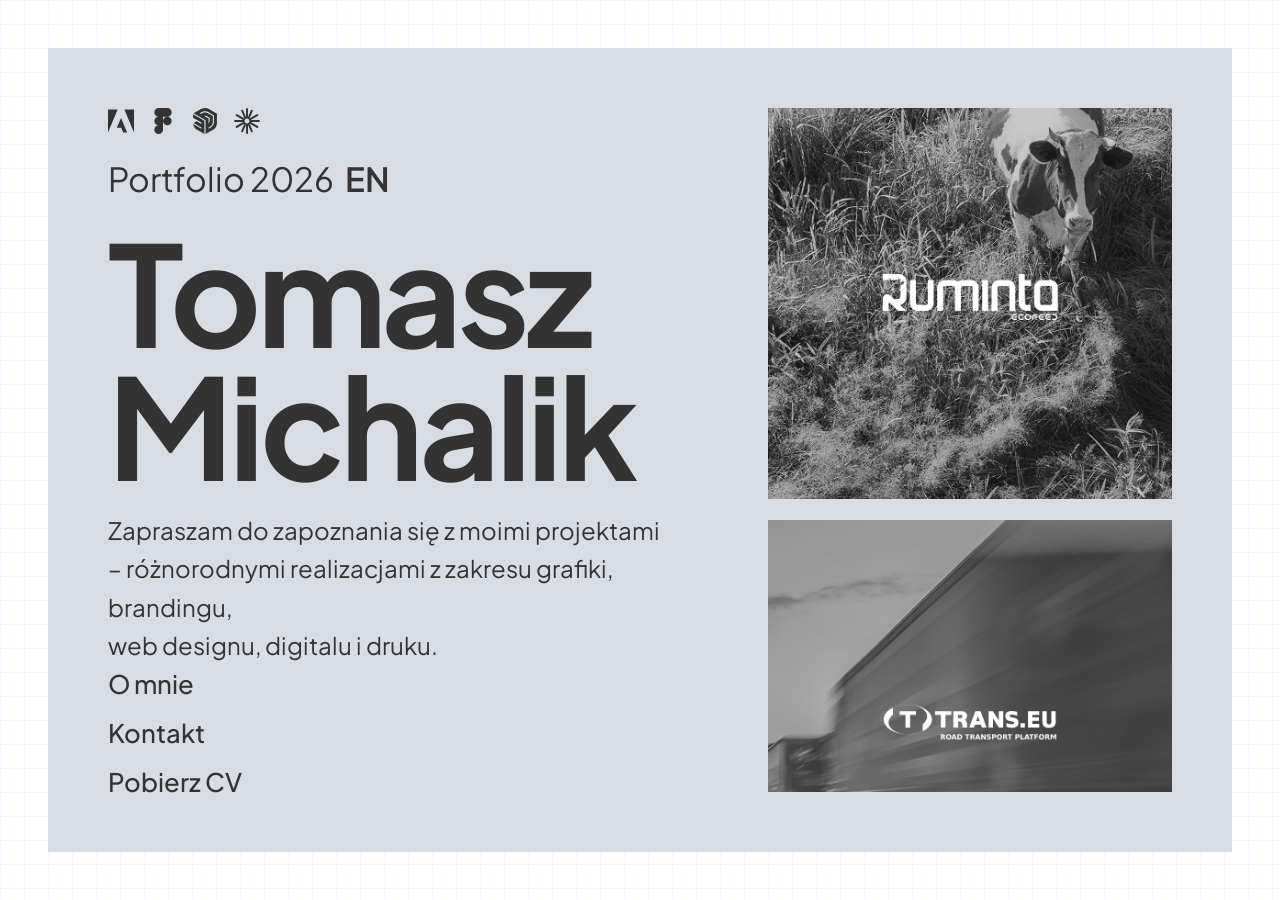
==== index.html @ 802dff2e "Nowy projekt: eneon (identyfikacja + strona www) - Układ galerii jak salon masażu (3 małe kafle + du" ====
<!DOCTYPE html>
<html lang="pl">
<head>
  <meta charset="utf-8">
  <meta name="viewport" content="width=device-width, initial-scale=1">
  <title>Tomasz Michalik — Portfolio 2026</title>
  <meta name="description" content="Portfolio 2026 — Tomasz Michalik, projektant UI / UX. Wybrane prace, podejście i kontakt.">
  <link rel="icon" href="favicon.svg" type="image/svg+xml">
  <link rel="preconnect" href="https://fonts.googleapis.com">
  <link rel="preconnect" href="https://fonts.gstatic.com" crossorigin>
  <link href="https://fonts.googleapis.com/css2?family=Plus+Jakarta+Sans:wght@300;400;500;600;700;800&display=swap" rel="stylesheet">
  <link rel="stylesheet" href="css/styles.css">
</head>
<body class="home">

  <main class="home-frame">

    <!-- LEWA KOLUMNA: hero -->
    <section class="hero-left">
      <div class="hero-top">
        <div class="hero-tools" aria-label="Narzędzia">
          <svg viewBox="0 0 24 24" fill="currentColor" role="img" aria-label="Adobe"><path d="M13.97 22.62l-1.69-4.28H8.12l3.9-9.14 5.66 13.42zM8.88 1.38H0v21.24L8.88 1.38zM24 1.38h-8.88L24 22.62V1.38z"/></svg>
          <svg viewBox="0 0 24 24" fill="currentColor" role="img" aria-label="Figma"><path d="M12 12a4 4 0 1 1 8 0 4 4 0 0 1-8 0zM8 24a4 4 0 0 0 4-4v-4H8a4 4 0 1 0 0 8zM4 12a4 4 0 0 1 4-4h4v8H8a4 4 0 0 1-4-4zM4 4a4 4 0 0 1 4-4h4v8H8a4 4 0 0 1-4-4zM12 0h4a4 4 0 1 1 0 8h-4V0z"/></svg>
          <svg viewBox="0 0 24 24" fill="currentColor" role="img" aria-label="SketchUp"><path d="M.968 9.027l7.717 4.428-.006 1.32-4.39-2.518-2.763 1.57 7.148 4.12.005 1.27-7.658-4.405c.02.516.488 2.106 1.383 3.337.91 1.247 1.946 1.776 1.946 1.776L11.428 24V11.849L.975 5.846zm22.064-3.8L15.22.723S13.982 0 12.008 0C9.952 0 8.76.746 8.76.746l-7.236 4.14 11.009 6.328V24l7.245-4.136s1.295-.715 2.279-2.414c.867-1.496.975-2.943.975-2.943zM11.251 7.308s1.615-.298 2.98.49l2.171 1.25s.003 1.097.003 2.736c0 1.313-1.112 2.674-1.112 2.674l.002-4.816zm6.402 10.562l-2.358 1.353v-1.269l1.835-1.05c1.748-1.26 2.037-3.117 2.037-3.761l-.007-5.705-5.006-2.881s-.76-.499-2.129-.499c-1.367 0-2.113.461-2.113.461L8.154 5.53l-1.11-.641L9.473 3.5s.95-.527 2.544-.527c1.462 0 2.6.571 2.6.571L20.27 6.81l-.007 6.226c.04.957-.406 3.296-2.61 4.835z"/></svg>
          <svg viewBox="0 0 24 24" role="img" aria-label="Claude"><g stroke="currentColor" stroke-width="1.8" stroke-linecap="round"><line x1="15" y1="12" x2="23" y2="12"/><line x1="14.6" y1="13.5" x2="21.5" y2="17.5"/><line x1="13.5" y1="14.6" x2="16.5" y2="21.5"/><line x1="12" y1="15" x2="12" y2="23"/><line x1="10.5" y1="14.6" x2="7.5" y2="21.5"/><line x1="9.4" y1="13.5" x2="2.5" y2="17.5"/><line x1="9" y1="12" x2="1" y2="12"/><line x1="9.4" y1="10.5" x2="2.5" y2="6.5"/><line x1="10.5" y1="9.4" x2="7.5" y2="2.5"/><line x1="12" y1="9" x2="12" y2="1"/><line x1="13.5" y1="9.4" x2="16.5" y2="2.5"/><line x1="14.6" y1="10.5" x2="21.5" y2="6.5"/></g></svg>
        </div>
        <a class="hero-eyebrow hero-lang" href="index-en.html" aria-label="Switch to English version">Portfolio 2026 <span class="lang">EN</span></a>
        <h1 class="hero-name">Tomasz<br>Michalik</h1>
        <p class="hero-role">Zapraszam do zapoznania się z moimi projektami<br>– różnorodnymi realizacjami z zakresu grafiki, brandingu,<br>web designu, digitalu i druku.</p>
      </div>
      <nav class="hero-nav" aria-label="Nawigacja">
        <a href="o-mnie.html">O mnie</a>
        <a href="kontakt.html">Kontakt</a>
        <a href="assets/CV%20Tomasz%20Michalik.pdf" download="CV Tomasz Michalik.pdf">Pobierz CV</a>
      </nav>
    </section>

    <!-- PRAWA KOLUMNA: pionowa galeria prac (scroll wewnątrz kolumny) -->
    <aside class="hero-gallery" aria-label="Wybrane prace">
      <a class="work" href="praca.html?id=1">
        <img src="images/ruminta/miniatura.jpg" alt="ruminta" loading="lazy">
        <div class="work__info"><h3>ruminta</h3><p>Identyfikacja wizualna</p><span class="work__cta">Zobacz więcej <span class="arrow">→</span></span></div>
      </a>
      <a class="work" href="praca.html?id=2">
        <img src="images/trans/miniatura.jpg" alt="trans" loading="lazy">
        <div class="work__info"><h3>trans</h3><p>Materiały targowe i DTP</p><span class="work__cta">Zobacz więcej <span class="arrow">→</span></span></div>
      </a>
      <a class="work" href="praca.html?id=3">
        <img src="images/pitd/miniatura.jpg" alt="PITD" loading="lazy">
        <div class="work__info"><h3>PITD</h3><p>Raporty i publikacje</p><span class="work__cta">Zobacz więcej <span class="arrow">→</span></span></div>
      </a>
      <a class="work" href="praca.html?id=7">
        <img src="images/malamut/miniatura.jpg" alt="malamut" loading="lazy">
        <div class="work__info"><h3>malamut</h3><p>Social media i film AI</p><span class="work__cta">Zobacz więcej <span class="arrow">→</span></span></div>
      </a>
      <a class="work" href="praca.html?id=8">
        <img src="images/salon-masazu/miniatura.jpg" alt="salon masażu" loading="lazy">
        <div class="work__info"><h3>salon masażu</h3><p>Nowy projekt</p><span class="work__cta">Zobacz więcej <span class="arrow">→</span></span></div>
      </a>
      <a class="work" href="praca.html?id=9">
        <img src="images/eneon/miniatura.jpg" alt="eneon" loading="lazy">
        <div class="work__info"><h3>eneon</h3><p>Nowy projekt</p><span class="work__cta">Zobacz więcej <span class="arrow">→</span></span></div>
      </a>
      <a class="work" href="praca.html?id=5">
        <img src="images/vetamina/miniatura.jpg" alt="VetAnima" loading="lazy">
        <div class="work__info"><h3>VetAnima</h3><p>Identyfikacja i opakowania</p><span class="work__cta">Zobacz więcej <span class="arrow">→</span></span></div>
      </a>
      <a class="work" href="praca.html?id=6">
        <img src="images/logo/miniatura.jpg" alt="Logotypy" loading="lazy">
        <div class="work__info"><h3>Logotypy</h3><p>Projektowanie logo</p><span class="work__cta">Zobacz więcej <span class="arrow">→</span></span></div>
      </a>
      <a class="work" href="https://portfolio-tomasz-michalik-2026.vercel.app/" target="_blank" rel="noopener">
        <img src="images/ux.jpg" alt="UI / UX Design" loading="lazy">
        <div class="work__info"><h3>UI / UX Design</h3><p>Portfolio produktowe</p><span class="work__cta">Zobacz portfolio <span class="arrow">→</span></span></div>
      </a>
    </aside>

  </main>

  <script src="js/main.js"></script>
</body>
</html>
---- css/styles.css ----
/* =========================================================================
   Portfolio Tomasz Michalik — style współdzielone
   Minimalizm czarno-biały, dużo whitespace'u, sans-serif.
   Wszystkie kolory jako zmienne CSS → łatwa zmiana motywu / dark mode później.
   ========================================================================= */

:root {
  --bg:        #ffffff;
  --bg-soft:   #f5f5f4;
  --fg:        #333333;
  --muted:     #6b6b6b;
  --line:      #e6e6e4;
  --card:      #f7f7f6;
  --accent:    #333333;
  --accent-fg: #ffffff;

  --green:     #D7DCE5;   /* kolor tła panelu strony głównej (dawniej zielony) */
  --frame:     48px;      /* ramka dookoła hero */

  --maxw: 1180px;
  --gutter: clamp(20px, 5vw, 64px);
  --radius: 0px;   /* surowy charakter — bez zaokrągleń */

  --font-body: "Plus Jakarta Sans", system-ui, -apple-system, "Segoe UI", Roboto, sans-serif;
  --font-head: "Plus Jakarta Sans", var(--font-body);

  --ease: cubic-bezier(0.22, 1, 0.36, 1);
  --dur: 0.6s;
}

/* ----- reset ----- */
*, *::before, *::after { box-sizing: border-box; margin: 0; padding: 0; }
html { scroll-behavior: smooth; -webkit-text-size-adjust: 100%; }
body {
  font-family: var(--font-body);
  background: var(--bg);
  color: var(--fg);
  line-height: 1.6;
  font-size: 17px;
  -webkit-font-smoothing: antialiased;
  text-rendering: optimizeLegibility;
}
img { max-width: 100%; display: block; }
a { color: inherit; text-decoration: none; }
ul { list-style: none; }
button { font: inherit; cursor: pointer; border: none; background: none; color: inherit; }

/* ----- layout ----- */
.wrap { width: 100%; max-width: var(--maxw); margin-inline: auto; padding-inline: var(--gutter); }
section { padding-block: clamp(64px, 12vh, 140px); }
.eyebrow {
  font-size: 13px; letter-spacing: 0.18em; text-transform: uppercase;
  color: var(--muted); font-weight: 600;
}

/* ----- typografia ----- */
h1, h2, h3 { font-family: var(--font-head); font-weight: 600; line-height: 1.05; letter-spacing: -0.02em; }
h1 { font-size: clamp(2.6rem, 9vw, 6.2rem); }
h2 { font-size: clamp(1.9rem, 4.5vw, 3.2rem); }
h3 { font-size: clamp(1.2rem, 2.4vw, 1.6rem); }
.lead { font-size: clamp(1.05rem, 2.2vw, 1.35rem); color: var(--muted); max-width: 56ch; }

/* =========================================================================
   Nawigacja (sticky, przezroczysta → tło + cień po przewinięciu)
   ========================================================================= */
.nav {
  position: fixed; inset: 0 0 auto 0; z-index: 100;
  display: flex; align-items: center; justify-content: space-between;
  padding: 18px var(--gutter);
  transition: background var(--dur) var(--ease), box-shadow var(--dur) var(--ease), padding var(--dur) var(--ease);
}
.nav.scrolled {
  background: color-mix(in srgb, var(--bg) 82%, transparent);
  backdrop-filter: saturate(180%) blur(12px);
  box-shadow: 0 1px 0 var(--line);
  padding-block: 12px;
}
.nav__brand { font-family: var(--font-head); font-weight: 600; font-size: 1.05rem; letter-spacing: -0.01em; }
.nav__brand span { color: var(--muted); }
.nav__links { display: flex; gap: 28px; align-items: center; }
.nav__links a {
  position: relative; font-size: 0.96rem; color: var(--muted);
  transition: color 0.25s var(--ease);
}
.nav__links a::after {
  content: ""; position: absolute; left: 0; bottom: -6px; height: 2px; width: 0;
  background: var(--fg); transition: width 0.3s var(--ease);
}
.nav__links a:hover { color: var(--fg); }
.nav__links a:hover::after { width: 100%; }
.nav__links a.active { color: var(--fg); }
.nav__links a.active::after { width: 100%; }

.nav__toggle { display: none; width: 28px; height: 22px; position: relative; }
.nav__toggle span {
  position: absolute; left: 0; height: 2px; width: 100%; background: var(--fg);
  transition: transform 0.3s var(--ease), opacity 0.3s var(--ease);
}
.nav__toggle span:nth-child(1) { top: 2px; }
.nav__toggle span:nth-child(2) { top: 10px; }
.nav__toggle span:nth-child(3) { top: 18px; }
.nav.open .nav__toggle span:nth-child(1) { transform: translateY(8px) rotate(45deg); }
.nav.open .nav__toggle span:nth-child(2) { opacity: 0; }
.nav.open .nav__toggle span:nth-child(3) { transform: translateY(-8px) rotate(-45deg); }

/* =========================================================================
   Przyciski
   ========================================================================= */
.btn {
  display: inline-flex; align-items: center; gap: 10px;
  padding: 14px 26px;
  font-weight: 500; font-size: 0.98rem;
  background: var(--accent); color: var(--accent-fg);
  transition: transform 0.3s var(--ease), box-shadow 0.3s var(--ease), opacity 0.3s var(--ease);
}
.btn:hover { transform: translateY(-2px); box-shadow: 0 12px 30px -12px var(--accent); }
.btn:active { transform: translateY(0); }
.btn .arrow { transition: transform 0.3s var(--ease); }
.btn:hover .arrow { transform: translateX(4px); }
.btn--ghost { background: transparent; color: var(--fg); border: 1px solid var(--line); }
.btn--ghost:hover { background: var(--bg-soft); box-shadow: none; }

/* =========================================================================
   Hero (Start) — kaskadowe wejście elementów
   ========================================================================= */
.hero { min-height: 100svh; display: flex; align-items: center; padding-top: 80px; }
.hero__inner { display: flex; flex-direction: column; gap: 22px; }
.hero h1 { margin-top: 6px; }
.hero__title-2 { color: var(--muted); }
.hero__cta { margin-top: 14px; display: flex; gap: 14px; flex-wrap: wrap; }

/* wejście */
.fade-up { opacity: 0; transform: translateY(26px); animation: fadeUp 0.9s var(--ease) forwards; }
.fade-up.d1 { animation-delay: 0.05s; }
.fade-up.d2 { animation-delay: 0.18s; }
.fade-up.d3 { animation-delay: 0.31s; }
.fade-up.d4 { animation-delay: 0.44s; }
.fade-up.d5 { animation-delay: 0.57s; }
@keyframes fadeUp { to { opacity: 1; transform: none; } }

/* =========================================================================
   Scroll-reveal (IntersectionObserver dodaje .is-visible)
   ========================================================================= */
.reveal { opacity: 0; transform: translateY(32px); transition: opacity 0.8s var(--ease), transform 0.8s var(--ease); }
.reveal.is-visible { opacity: 1; transform: none; }
.reveal.d1 { transition-delay: 0.08s; }
.reveal.d2 { transition-delay: 0.16s; }
.reveal.d3 { transition-delay: 0.24s; }
.reveal.d4 { transition-delay: 0.32s; }

/* nagłówek sekcji */
.section-head { display: flex; flex-direction: column; gap: 14px; margin-bottom: clamp(32px, 6vh, 64px); max-width: 70ch; }

/* =========================================================================
   Siatka projektów + karty
   ========================================================================= */
.grid {
  display: grid; gap: clamp(16px, 2.5vw, 28px);
  grid-template-columns: repeat(auto-fill, minmax(min(100%, 320px), 1fr));
}
.card {
  position: relative; overflow: hidden; border-radius: var(--radius);
  background: var(--card); border: 1px solid var(--line);
  aspect-ratio: 4 / 3; cursor: pointer;
  transition: transform 0.4s var(--ease), box-shadow 0.4s var(--ease);
}
.card:hover { transform: translateY(-6px); box-shadow: 0 24px 50px -24px rgba(0,0,0,0.28); }
.card__media { width: 100%; height: 100%; }
.card__media img { width: 100%; height: 100%; object-fit: cover; transition: transform 0.7s var(--ease); }
.card:hover .card__media img { transform: scale(1.06); }
.card__overlay {
  position: absolute; inset: auto 0 0 0; padding: 20px;
  display: flex; align-items: flex-end; justify-content: space-between; gap: 12px;
  background: linear-gradient(to top, rgba(0,0,0,0.62), transparent);
  color: #fff; transform: translateY(8px); opacity: 0;
  transition: opacity 0.4s var(--ease), transform 0.4s var(--ease);
}
.card:hover .card__overlay { opacity: 1; transform: none; }
.card__title { font-family: var(--font-head); font-weight: 600; font-size: 1.1rem; }
.card__tag { font-size: 0.82rem; opacity: 0.8; }
.card__plus {
  width: 38px; height: 38px; border-radius: 50%; flex: none;
  display: grid; place-items: center; background: rgba(255,255,255,0.16);
  border: 1px solid rgba(255,255,255,0.4);
}

/* =========================================================================
   Lightbox
   ========================================================================= */
.lightbox {
  position: fixed; inset: 0; z-index: 200; display: grid; place-items: center;
  padding: clamp(16px, 5vw, 60px);
  background: rgba(10,10,10,0.92); backdrop-filter: blur(6px);
  opacity: 0; visibility: hidden; transition: opacity 0.35s var(--ease), visibility 0.35s;
}
.lightbox.open { opacity: 1; visibility: visible; }
.lightbox__img {
  max-width: 100%; max-height: 82vh; border-radius: 10px;
  transform: scale(0.94); transition: transform 0.35s var(--ease);
  box-shadow: 0 30px 80px -20px rgba(0,0,0,0.6);
}
.lightbox.open .lightbox__img { transform: scale(1); }
.lightbox__caption { position: absolute; bottom: 26px; left: 0; right: 0; text-align: center; color: #fff; opacity: 0.85; font-size: 0.95rem; }
.lightbox__btn {
  position: absolute; top: 50%; transform: translateY(-50%);
  width: 52px; height: 52px; border-radius: 50%;
  display: grid; place-items: center; color: #fff;
  background: rgba(255,255,255,0.1); border: 1px solid rgba(255,255,255,0.25);
  transition: background 0.25s var(--ease), transform 0.25s var(--ease);
}
.lightbox__btn:hover { background: rgba(255,255,255,0.22); }
.lightbox__prev { left: clamp(10px, 3vw, 32px); }
.lightbox__next { right: clamp(10px, 3vw, 32px); }
.lightbox__close { top: clamp(16px, 4vw, 32px); right: clamp(16px, 4vw, 32px); transform: none; }
.lightbox__close:hover { transform: rotate(90deg); }
@media (max-width: 640px) {
  .lightbox__prev { left: 8px; } .lightbox__next { right: 8px; }
  .lightbox__btn { width: 44px; height: 44px; }
}

/* =========================================================================
   O mnie
   ========================================================================= */

/* =========================================================================
   Kontakt
   ========================================================================= */
.contact__big { font-family: var(--font-head); font-weight: 600; font-size: clamp(2rem, 7vw, 4.2rem); letter-spacing: -0.02em; overflow-wrap: anywhere; }
.contact__big a { background: linear-gradient(var(--fg), var(--fg)) left bottom / 0% 2px no-repeat; transition: background-size 0.4s var(--ease); }
.contact__big a:hover { background-size: 100% 2px; }
.socials { display: grid; grid-template-columns: repeat(auto-fit, minmax(220px, 1fr)); gap: 16px; margin-top: 48px; }
.social-card {
  display: flex; align-items: center; justify-content: space-between;
  padding: 22px 24px; border-radius: var(--radius);
  border: 1px solid var(--line); background: var(--bg-soft);
  transition: transform 0.3s var(--ease), background 0.3s var(--ease);
}
.social-card:hover { transform: translateY(-4px); background: var(--card); }
.social-card .arrow { transition: transform 0.3s var(--ease); color: var(--muted); }
.social-card:hover .arrow { transform: translate(3px, -3px); color: var(--fg); }

/* =========================================================================
   Stopka
   ========================================================================= */
.footer {
  border-top: 1px solid var(--line);
  padding-block: 48px;
  display: flex; flex-wrap: wrap; gap: 18px; align-items: center; justify-content: space-between;
  color: var(--muted); font-size: 0.92rem;
}
.footer__links { display: flex; gap: 22px; flex-wrap: wrap; }
.footer__links a { transition: color 0.25s var(--ease); }
.footer__links a:hover { color: var(--fg); }

/* =========================================================================
   Responsywność nawigacji (menu mobilne)
   ========================================================================= */
@media (max-width: 720px) {
  .nav__toggle { display: block; z-index: 110; }
  .nav__links {
    position: fixed; inset: 0; flex-direction: column; justify-content: center;
    gap: 26px; background: var(--bg); font-size: 1.4rem;
    transform: translateY(-100%); transition: transform 0.45s var(--ease);
  }
  .nav__links a { color: var(--fg); }
  .nav.open .nav__links { transform: none; }
  .hero { min-height: 92svh; }
}

/* =========================================================================
   STRONA GŁÓWNA — hero pełnoekranowy (zielone tło, ramka 48px,
   lewa kolumna + przewijana pionowa galeria prac)
   ========================================================================= */
body.home {
  background: var(--bg);     /* biały — tworzy ramkę dookoła panelu */
  height: 100svh;
  overflow: hidden;          /* brak scrolla całej strony — tylko galeria scrolluje */
  padding: var(--frame);     /* biały margines 48px z każdej strony */
}
.home-frame {
  height: 100%;
  background: var(--green);  /* zielony panel wewnątrz białej ramki */
  display: grid;
  grid-template-columns: 1fr clamp(340px, 38%, 560px);
  grid-template-rows: minmax(0, 1fr);   /* wiersz wypełnia panel → nav na dole, galeria scrolluje */
  gap: clamp(24px, 3vw, 56px);
  padding: 60px;            /* 60px od narożnika do treści */
}

/* lewa kolumna — blok tekstu u góry, nawigacja na dole */
.hero-left {
  padding: 0;                /* nadpisz globalny section { padding-block } */
  height: 100%; min-height: 0;
  display: grid; grid-template-rows: 1fr auto;   /* tekst u góry, nawigacja w dolnym wierszu */
  color: var(--fg);
  opacity: 0; transform: translateY(20px);
  animation: fadeUp 0.9s var(--ease) 0.05s forwards;
}
.hero-top { align-self: start; }
.hero-tools { display: flex; align-items: center; gap: 16px; margin-bottom: 18px; color: var(--fg); }
.hero-tools svg { width: 26px; height: 26px; display: block; }
.hero-eyebrow { font-size: clamp(22px, 2.6vw, 40px); font-weight: 400; letter-spacing: -0.005em; }
.hero-lang { display: inline-flex; align-items: baseline; gap: 0.35em; width: max-content; position: relative; padding-bottom: 6px; }
.hero-lang::after {
  content: ""; position: absolute; left: 0; bottom: 0; height: 2px; width: 0;
  background: var(--fg); transition: width 0.3s var(--ease);
}
.hero-lang:hover::after { width: 100%; }
.hero-lang .lang { font-size: 1em; font-weight: 600; }
.hero-name {
  font-family: var(--font-head); font-weight: 700;
  font-size: clamp(3.4rem, 11vw, 140px); line-height: 0.95; letter-spacing: -0.03em;
  margin: 0.1em 0 0.14em;
}
.hero-role { font-size: 24px; font-weight: 400; }
.hero-nav { display: flex; flex-direction: column; gap: 6px; align-self: end; }
.hero-nav a {
  width: max-content; font-size: clamp(1.2rem, 2.2vw, 1.6rem); font-weight: 500;
  position: relative; padding-bottom: 2px;
}
.hero-nav a::after {
  content: ""; position: absolute; left: 0; bottom: 0; height: 2px; width: 0;
  background: var(--fg); transition: width 0.3s var(--ease);
}
.hero-nav a:hover::after { width: 100%; }

/* prawa kolumna — galeria */
.hero-gallery {
  height: 100%; overflow-y: auto; overflow-x: hidden;
  display: flex; flex-direction: column; gap: clamp(14px, 1.6vw, 22px);
  scroll-behavior: smooth;
  scrollbar-width: none;            /* ukryj windę (Firefox) */
  -ms-overflow-style: none;
  opacity: 0; transform: translateY(20px);
  animation: fadeUp 0.9s var(--ease) 0.2s forwards;
}
.hero-gallery::-webkit-scrollbar { display: none; }   /* ukryj windę (WebKit) */

.work {
  display: block; position: relative; flex: none; cursor: pointer;
  color: inherit; text-decoration: none;
  overflow: hidden; background: rgba(0,0,0,0.08);
  transition: transform 0.4s var(--ease), box-shadow 0.4s var(--ease);
}
.work img {
  width: 100%; height: auto; display: block;
  filter: grayscale(1) contrast(1.02);
  transition: filter 0.5s var(--ease), transform 0.6s var(--ease);
}
.work:hover { transform: translateY(-3px); box-shadow: 0 22px 44px -22px rgba(0,0,0,0.45); }
.work:hover img { filter: grayscale(0); transform: scale(1.03); }
.work:focus-visible { outline: 3px solid var(--fg); outline-offset: 3px; }

.work__info {
  position: absolute; inset: auto 0 0 0; padding: 18px 20px;
  background: linear-gradient(to top, rgba(0,0,0,0.7), transparent);
  color: #fff; opacity: 0; transform: translateY(10px);
  transition: opacity 0.4s var(--ease), transform 0.4s var(--ease);
}
.work:hover .work__info, .work:focus-visible .work__info { opacity: 1; transform: none; }
.work__info h3, .work__info p { display: none; }   /* na hoverze tylko przycisk */
.work__cta {
  display: inline-flex; align-items: center; gap: 8px;
  padding: 9px 16px; background: #fff; color: #333333;
  font-size: 0.85rem; font-weight: 700; letter-spacing: 0.01em;
}
.work__cta .arrow { transition: transform 0.3s var(--ease); }
.work:hover .work__cta .arrow { transform: translateX(4px); }

/* responsywność: na mniejszych ekranach strona staje się przewijalna */
@media (max-width: 860px) {
  body.home { height: auto; overflow: auto; padding: 16px; }
  .home-frame { height: auto; min-height: calc(100svh - 32px); grid-template-columns: 1fr; grid-template-rows: auto auto; padding: 28px; gap: 36px; }
  .hero-left { height: auto; display: block; }
  .hero-nav { margin-top: 40px; }
  .hero-gallery { height: auto; overflow: visible; padding-right: 0; }
  /* brak hovera na dotyku → prace od razu w kolorze, opis i przycisk widoczne */
  .work img { filter: none; }
  .work__info { opacity: 1; transform: none; }
}

/* =========================================================================
   Podstrona projektu (praca.html)
   ========================================================================= */
/* Układ: zielony panel nawigacji (lewa) + przewijana treść (prawa) */
body.project, body.about { background: var(--bg); height: 100svh; overflow: hidden; padding: var(--frame); }

/* Delikatna siatka (papier milimetrowy) w białej ramie / tle — jaśniejsza, 24px */
/* Siatka pojawia sie TYLKO pod kursorem (tlo zostaje biale) */
body.home, body.project, body.about {
  background-image:
    radial-gradient(#F0F5FF 1px, transparent 1.6px),
    linear-gradient(#F0F5FF 1px, transparent 1px),
    linear-gradient(90deg, #F0F5FF 1px, transparent 1px);
  background-size: 24px 24px;
  background-position: -11.5px -11.5px, 0 0, 0 0;
}
.home-frame, .project-frame { position: relative; z-index: 1; }
.project-frame {
  height: 100%; overflow: hidden;
  display: grid; grid-template-columns: clamp(340px, 33%, 520px) 1fr;
  grid-template-rows: minmax(0, 1fr); gap: clamp(20px, 2.5vw, 48px);
}
.project-side {
  background: var(--green); color: var(--fg);
  padding: clamp(32px, 2.6vw, 48px);
  display: flex; flex-direction: column; min-height: 0; overflow: hidden;
}
.ps-projnav { display: flex; gap: 10px; margin-bottom: 22px; }
.ps-home { font-size: clamp(16px, 1.5vw, 22px); font-weight: 500; position: relative; width: max-content; padding-bottom: 3px; }
.ps-home::after { content: ""; position: absolute; left: 0; bottom: 0; height: 2px; width: 0; background: var(--fg); transition: width 0.3s var(--ease); }
.ps-home:hover::after { width: 100%; }
.ps-title { font-family: var(--font-head); font-weight: 700; font-size: clamp(1.9rem, 3vw, 3rem); line-height: 0.98; letter-spacing: -0.02em; margin: 0.5em 0 0.4em; }
.ps-desc { font-size: clamp(0.95rem, 1.1vw, 1.05rem); opacity: 0.78; max-width: 38ch; }
.ps-link {
  display: inline-flex; align-items: center; gap: 6px; width: max-content;
  margin-top: 16px; padding-bottom: 2px;
  font-weight: 600; font-size: clamp(0.95rem, 1.1vw, 1.05rem); white-space: nowrap;
  border-bottom: 1px solid currentColor;
  transition: opacity 0.25s var(--ease);
}
.ps-link:hover { opacity: 0.6; }
.cat-nav { display: flex; flex-direction: column; gap: 10px; margin-top: auto; padding-top: clamp(22px, 4vh, 40px); }
.cat-nav a { font-size: clamp(1rem, 1.25vw, 1.15rem); font-weight: 500; position: relative; width: max-content; padding-bottom: 2px; }
.cat-nav a::after { content: ""; position: absolute; left: 0; bottom: 0; height: 2px; width: 0; background: var(--fg); transition: width 0.3s var(--ease); }
.cat-nav a:hover::after, .cat-nav a.active::after { width: 100%; }
.cat-nav a.active { font-weight: 700; }
.project-content { height: 100%; overflow-y: auto; min-height: 0; padding-right: 8px; scrollbar-width: thin; scroll-behavior: smooth; }
.project-content::-webkit-scrollbar { width: 8px; }
.project-content::-webkit-scrollbar-thumb { background: var(--line); border-radius: 99px; }

@media (max-width: 860px) {
  body.project, body.about { height: auto; overflow: auto; padding: 16px; }
  .project-frame { height: auto; min-height: calc(100svh - 32px); grid-template-columns: 1fr; grid-template-rows: auto auto; gap: 16px; }
  .project-side { padding: 28px; }
  .project-content { height: auto; overflow: visible; padding-right: 0; }
}

.pc-inner { padding: clamp(14px, 1.4vw, 26px); }
.back { display: inline-flex; align-items: center; gap: 8px; color: var(--muted); font-weight: 500; margin-bottom: 24px; transition: color 0.25s var(--ease); }
.back:hover { color: var(--fg); }
.back .arrow { transition: transform 0.3s var(--ease); }
.back:hover .arrow { transform: translateX(-4px); }
.proj-cover { overflow: hidden; background: var(--card); border: 1px solid var(--line); }
.proj-cover img { width: 100%; display: block; }
/* wariant z ramką urządzenia (laptop) — bez tła/obramowania kafelka */
.proj-cover--device { background: none; border: none; overflow: visible; padding: clamp(6px, 2vw, 22px) 0; }
/* Mockup laptopa z paskiem wyszukiwarki w obrebie ekranu (cover slidera) */
.laptop { width: 100%; max-width: 920px; margin: 0 auto; }
.laptop__screen { background: #111; border: 12px solid #111; border-radius: 16px; overflow: hidden; box-shadow: 0 30px 60px -30px rgba(0,0,0,0.5); }
.laptop__bar { display: flex; align-items: center; gap: 12px; height: 34px; padding: 0 14px; background: #ededed; }
.browser__dots { display: flex; gap: 6px; flex: none; }
.browser__dots span { width: 9px; height: 9px; border-radius: 50%; background: #c4c4c4; }
.browser__url { flex: 1; max-width: 520px; height: 18px; background: #fff; border: 1px solid #dcdcdc; }
.laptop__view { position: relative; aspect-ratio: 16 / 9; overflow: hidden; background: #f3f3f1; }
.laptop__base { position: relative; height: 14px; width: 112%; margin: 0 -6%; background: linear-gradient(#d8d8d8, #a6a6a6); border-radius: 0 0 12px 12px; }
.laptop__notch { position: absolute; top: 0; left: 50%; transform: translateX(-50%); width: 96px; height: 7px; background: #9a9a9a; border-radius: 0 0 8px 8px; }
.slides { position: absolute; inset: 0; }
.slides img { position: absolute; inset: 0; width: 100%; height: 100%; object-fit: cover; opacity: 0; transition: opacity 0.7s var(--ease); }
.slides img.is-on { opacity: 1; }
.laptop__dots { display: flex; justify-content: center; gap: 9px; margin-top: 16px; }
.laptop__dots button { width: 9px; height: 9px; background: var(--line); padding: 0; transition: background 0.25s var(--ease), transform 0.25s var(--ease); }
.laptop__dots button.on { background: var(--fg); transform: scale(1.25); }

/* Kafelek aplikacji mobilnej — ta sama wysokosc co reszta, cala grafika wpisana */
.work--portrait { aspect-ratio: 16 / 9; }
.work--portrait img { width: 100%; height: 100%; object-fit: contain; }

/* Mockup telefonu (cover slidera) */
.phone { width: 100%; max-width: 290px; margin: 0 auto; }
.phone__screen { position: relative; aspect-ratio: 9 / 19.5; background: #000; border: 10px solid #111; border-radius: 40px; overflow: hidden; box-shadow: 0 30px 60px -28px rgba(0,0,0,0.5); }
.phone__notch { position: absolute; top: 0; left: 50%; transform: translateX(-50%); width: 42%; height: 22px; background: #111; border-radius: 0 0 16px 16px; z-index: 2; }
@media (prefers-reduced-motion: reduce) { .slides img { transition: none; } }
.proj-section { scroll-margin-top: 20px; padding: clamp(28px, 3vw, 48px) 0; border-top: 1px solid var(--line); }
.proj-section:first-of-type { border-top: none; padding-top: clamp(20px, 2.5vw, 36px); }
.proj-section h2 { font-size: clamp(1.4rem, 2.4vw, 2rem); margin-bottom: 18px; }
.proj-section__ph { border: 1px dashed var(--line); background: var(--bg-soft); min-height: 200px; display: grid; place-items: center; color: var(--muted); font-size: 0.9rem; text-align: center; padding: 20px; }

/* Galeria projektu (bento) — gdy projekt ma pole `gallery` (np. ruminta).
   Bez slidera i menu kategorii; 14 grafik ułożonych wg podglądu. */
/* jeden, wspólny odstęp `a` — między grafikami ORAZ wokół galerii (panel/góra/dół) */
body.gallery-page { --ga: clamp(14px, 1.4vw, 22px); }
body.gallery-page .project-frame { gap: var(--ga); }
body.gallery-page .pc-inner { padding: 0 var(--ga) var(--ga); }   /* góra 0 — równo z górą szarego panelu */
.proj-gallery {
  display: grid;
  grid-template-columns: repeat(3, 1fr);
  gap: var(--ga);
  /* grid-template-rows ustawiane w JS = kwadratowe komórki (wiersz = szerokość kolumny) */
}
/* układ "ruminta" — 14 grafik */
.proj-gallery--ruminta {
  grid-template-areas:
    "g1  g2  g2"
    "g4  g3  g3"
    "g5  g5  g6"
    "g5  g5  g7"
    "g8  g10 g10"
    "g9  g10 g10"
    "g11 g12 g12"
    "g13 g13 g14";
}
/* układ "trans" — 13 grafik; 12 w kwadratowej siatce + baner 13 pełnej szerokości */
.proj-gallery--trans {
  grid-template-areas:
    "t1  t3  t3"
    "t2  t3  t3"
    "t4  t4  t5"
    "t4  t4  t6"
    "t7  t9  t9"
    "t8  t9  t9"
    "t10 t10 t11"
    "t10 t10 t12";
}
/* układ "malamut" — 6 elementów; #1+#2 w słupku, #3 duży 2×2, #4 (film) duży 2×2 */
.proj-gallery--malamut {
  grid-template-areas:
    "m1 m3 m3"
    "m2 m3 m3"
    "m4 m4 m5"
    "m4 m4 m6";
}
/* układ "pitd" — 15 grafik (5 pasów, duże kafle naprzemiennie) */
.proj-gallery--pitd {
  grid-template-areas:
    "p1  p3  p3"
    "p2  p3  p3"
    "p4  p4  p5"
    "p4  p4  p6"
    "p7  p9  p9"
    "p8  p9  p9"
    "p10 p10 p11"
    "p10 p10 p12"
    "p13 p13 p14"
    "p13 p13 p15";
}
/* układ "graylama" — 15 grafik */
.proj-gallery--graylama {
  grid-template-areas:
    "l1  l3  l3"
    "l2  l3  l3"
    "l4  l4  l5"
    "l4  l4  l6"
    "l7  l9  l9"
    "l8  l9  l9"
    "l10 l10 l11"
    "l10 l10 l12"
    "l13 l15 l15"
    "l14 l15 l15";
}
/* układ "vetanima" — 12 grafik (4 pasy); duży kafel 8 po prawej w paśmie C */
.proj-gallery--vetanima {
  grid-template-areas:
    "v1  v3  v3"
    "v2  v3  v3"
    "v4  v4  v5"
    "v4  v4  v6"
    "v7  v8  v8"
    "v9  v8  v8"
    "v10 v10 v11"
    "v10 v10 v12";
}
.proj-gallery img {
  width: 100%; height: 100%; object-fit: cover; display: block;
  background: var(--card); border: 1px solid var(--line);
}
/* box na film (np. malamut #4) — klip pod social media na szarym tle, bez przycinania */
.proj-gallery .gal-video {
  width: 100%; height: 100%; position: relative; overflow: hidden;
  background: #d6d6d6; border: 1px solid var(--line);
  display: flex; align-items: center; justify-content: center;
}
.proj-gallery .gal-video video {
  width: 100%; height: 100%; object-fit: contain; display: block;
}
.proj-gallery .gal-video__ph {
  position: absolute; pointer-events: none;
  color: #9a9a9a; font-weight: 500; letter-spacing: 2px; font-size: 14px;
}
/* układ "logo" — bento (23 kafle); kafel = ikona, po najechaniu zamienia się w logo */
.proj-gallery--logo { grid-template-columns: repeat(3, 1fr); }
.proj-gallery--logo > .logo-swap { position: relative; aspect-ratio: 1 / 1; background: #fff; border: 1px solid var(--line); overflow: hidden; }
.proj-gallery--logo > .logo-swap img {
  position: absolute; inset: 0; width: 100%; height: 100%; object-fit: contain;
  border: 0; background: transparent; padding: clamp(8px, 1vw, 18px);
  transition: opacity .35s var(--ease);
}
.proj-gallery--logo > .logo-swap .logo-swap__logo { opacity: 0; }
.proj-gallery--logo > .logo-swap:hover .logo-swap__ico { opacity: 0; }
.proj-gallery--logo > .logo-swap:hover .logo-swap__logo { opacity: 1; }
/* urządzenia bez hovera (dotyk) — pokaż od razu logo */
@media (hover: none) {
  .proj-gallery--logo > .logo-swap .logo-swap__ico { opacity: 0; }
  .proj-gallery--logo > .logo-swap .logo-swap__logo { opacity: 1; }
}
.proj-gallery--ruminta > img:nth-child(1)  { grid-area: g1;  }
.proj-gallery--ruminta > img:nth-child(2)  { grid-area: g2;  }
.proj-gallery--ruminta > img:nth-child(3)  { grid-area: g3;  }
.proj-gallery--ruminta > img:nth-child(4)  { grid-area: g4;  }
.proj-gallery--ruminta > img:nth-child(5)  { grid-area: g5;  }
.proj-gallery--ruminta > img:nth-child(6)  { grid-area: g6;  }
.proj-gallery--ruminta > img:nth-child(7)  { grid-area: g7;  }
.proj-gallery--ruminta > img:nth-child(8)  { grid-area: g8;  }
.proj-gallery--ruminta > img:nth-child(9)  { grid-area: g9;  }
.proj-gallery--ruminta > img:nth-child(10) { grid-area: g10; }
.proj-gallery--ruminta > img:nth-child(11) { grid-area: g11; }
.proj-gallery--ruminta > img:nth-child(12) { grid-area: g12; }
.proj-gallery--ruminta > img:nth-child(13) { grid-area: g13; }
.proj-gallery--ruminta > img:nth-child(14) { grid-area: g14; }
.proj-gallery--trans > img:nth-child(1)  { grid-area: t1;  }
.proj-gallery--trans > img:nth-child(2)  { grid-area: t2;  }
.proj-gallery--trans > img:nth-child(3)  { grid-area: t3;  }
.proj-gallery--trans > img:nth-child(4)  { grid-area: t4;  }
.proj-gallery--trans > img:nth-child(5)  { grid-area: t5;  }
.proj-gallery--trans > img:nth-child(6)  { grid-area: t6;  }
.proj-gallery--trans > img:nth-child(7)  { grid-area: t7;  }
.proj-gallery--trans > img:nth-child(8)  { grid-area: t8;  }
.proj-gallery--trans > img:nth-child(9)  { grid-area: t9;  }
.proj-gallery--trans > img:nth-child(10) { grid-area: t10; }
.proj-gallery--trans > img:nth-child(11) { grid-area: t11; }
.proj-gallery--trans > img:nth-child(12) { grid-area: t12; }
.proj-gallery--trans > img:nth-child(13) { grid-column: 1 / -1; height: auto; align-self: start; }   /* baner pełnej szerokości — cała grafika bez przycięcia */
/* układ "eneon" — jak salon masażu: 3 małe kwadraty (lewa kolumna: #1,#2,#6), #3 duży, #4/#5 pełna szerokość przy prawej krawędzi */
.proj-gallery--eneon {
  grid-template-columns: repeat(3, 1fr);
  grid-template-areas: none;
  align-items: start;
}
.proj-gallery--eneon > img { object-fit: cover; }
.proj-gallery--eneon > :nth-child(1) { grid-column: 1; grid-row: 1; aspect-ratio: 1 / 1; }   /* #1 — mały, lewo-góra */
.proj-gallery--eneon > :nth-child(2) { grid-column: 1; grid-row: 2; aspect-ratio: 1 / 1; }   /* #2 — mały, lewo-środek */
.proj-gallery--eneon > :nth-child(3) { grid-column: 2 / -1; grid-row: 1 / 3; align-self: stretch; }   /* #3 — duży, obok */
.proj-gallery--eneon > :nth-child(4) { grid-column: 2 / -1; height: auto; object-fit: contain; }   /* #4 — pełna szerokość, dociągnięte do prawej */
.proj-gallery--eneon > :nth-child(5) { grid-column: 1; grid-row: 3; aspect-ratio: 1 / 1; height: auto; align-self: start; }   /* #5 (branding) — mały, lewo-dół */
.proj-gallery--malamut > :nth-child(1) { grid-area: m1; }
.proj-gallery--malamut > :nth-child(2) { grid-area: m2; }
.proj-gallery--malamut > :nth-child(3) { grid-area: m4; }
.proj-gallery--malamut > :nth-child(4) { grid-area: m3; }
.proj-gallery--malamut > :nth-child(5) { grid-area: m5; }
.proj-gallery--malamut > :nth-child(6) { grid-area: m6; }
/* układ "salon" — góra jak początek trans: #1 lewo-góra, #2 lewo-dół (słupek), #3 duży obok;
   #4,#5,#6 jedna pod drugą, pełna szerokość, naturalna wysokość (sekcje strony www) */
.proj-gallery--salon {
  grid-template-columns: repeat(3, 1fr);
  grid-template-areas: none;        /* brak kwadratowych wierszy — wysokość z proporcji grafik */
  align-items: start;
}
.proj-gallery--salon > img { object-fit: cover; }
.proj-gallery--salon > :nth-child(1) { grid-column: 1; grid-row: 1; aspect-ratio: 1 / 1; }   /* #1 — mały, lewo-góra */
.proj-gallery--salon > :nth-child(2) { grid-column: 1; grid-row: 2; aspect-ratio: 1 / 1; }   /* #2 — mały, lewo-dół */
.proj-gallery--salon > :nth-child(3) { grid-column: 2 / -1; grid-row: 1 / 3; align-self: stretch; }   /* #3 — duży, obok (jak trans) */
.proj-gallery--salon > :nth-child(4),
.proj-gallery--salon > :nth-child(5) { grid-column: 2 / -1; height: auto; object-fit: contain; }   /* #4,#5 — szerokość jak #3, dociągnięte do prawej krawędzi */
.proj-gallery--salon > :nth-child(6) { grid-column: 1; grid-row: 3; aspect-ratio: 1 / 1; height: auto; align-self: start; }   /* #7 — kafel w wielkości #2, pod #2 (lewa kolumna) */
.proj-gallery--pitd > img:nth-child(1)  { grid-area: p1;  }
.proj-gallery--pitd > img:nth-child(2)  { grid-area: p2;  }
.proj-gallery--pitd > img:nth-child(3)  { grid-area: p3;  }
.proj-gallery--pitd > img:nth-child(4)  { grid-area: p4;  }
.proj-gallery--pitd > img:nth-child(5)  { grid-area: p5;  }
.proj-gallery--pitd > img:nth-child(6)  { grid-area: p6;  }
.proj-gallery--pitd > img:nth-child(7)  { grid-area: p7;  }
.proj-gallery--pitd > img:nth-child(8)  { grid-area: p8;  }
.proj-gallery--pitd > img:nth-child(9)  { grid-area: p9;  }
.proj-gallery--pitd > img:nth-child(10) { grid-area: p10; }
.proj-gallery--pitd > img:nth-child(11) { grid-area: p11; }
.proj-gallery--pitd > img:nth-child(12) { grid-area: p12; }
.proj-gallery--pitd > img:nth-child(13) { grid-area: p13; }
.proj-gallery--pitd > img:nth-child(14) { grid-area: p14; }
.proj-gallery--pitd > img:nth-child(15) { grid-area: p15; }
.proj-gallery--graylama > img:nth-child(1)  { grid-area: l1;  }
.proj-gallery--graylama > img:nth-child(2)  { grid-area: l2;  }
.proj-gallery--graylama > img:nth-child(3)  { grid-area: l3;  }
.proj-gallery--graylama > img:nth-child(4)  { grid-area: l4;  }
.proj-gallery--graylama > img:nth-child(5)  { grid-area: l5;  }
.proj-gallery--graylama > img:nth-child(6)  { grid-area: l6;  }
.proj-gallery--graylama > img:nth-child(7)  { grid-area: l7;  }
.proj-gallery--graylama > img:nth-child(8)  { grid-area: l8;  }
.proj-gallery--graylama > img:nth-child(9)  { grid-area: l9;  }
.proj-gallery--graylama > img:nth-child(10) { grid-area: l10; }
.proj-gallery--graylama > img:nth-child(11) { grid-area: l11; }
.proj-gallery--graylama > img:nth-child(12) { grid-area: l12; }
.proj-gallery--graylama > img:nth-child(13) { grid-area: l13; }
.proj-gallery--graylama > img:nth-child(14) { grid-area: l14; }
.proj-gallery--graylama > img:nth-child(15) { grid-area: l15; }
.proj-gallery--vetanima > img:nth-child(1)  { grid-area: v1;  }
.proj-gallery--vetanima > img:nth-child(2)  { grid-area: v2;  }
.proj-gallery--vetanima > img:nth-child(3)  { grid-area: v3;  }
.proj-gallery--vetanima > img:nth-child(4)  { grid-area: v4;  }
.proj-gallery--vetanima > img:nth-child(5)  { grid-area: v5;  }
.proj-gallery--vetanima > img:nth-child(6)  { grid-area: v6;  }
.proj-gallery--vetanima > img:nth-child(7)  { grid-area: v7;  }
.proj-gallery--vetanima > img:nth-child(8)  { grid-area: v8;  }
.proj-gallery--vetanima > img:nth-child(9)  { grid-area: v9;  }
.proj-gallery--vetanima > img:nth-child(10) { grid-area: v10; }
.proj-gallery--vetanima > img:nth-child(11) { grid-area: v11; }
.proj-gallery--vetanima > img:nth-child(12) { grid-area: v12; }
@media (max-width: 860px) {
  .proj-gallery { grid-template-columns: 1fr; grid-auto-rows: auto; grid-template-areas: none; }
  .proj-gallery > img { grid-area: auto !important; height: auto; }
  .proj-gallery > .gal-video { grid-area: auto !important; aspect-ratio: 4 / 5; height: auto; }
  .proj-gallery--logo { grid-template-columns: repeat(2, 1fr); }
  .proj-gallery--logo > .logo-swap { grid-area: auto !important; aspect-ratio: 1 / 1; }
}
.project__nav { display: flex; justify-content: space-between; gap: 16px; border-top: 1px solid var(--line); margin-top: 40px; padding-top: 26px; }
.project__nav a { font-weight: 600; color: var(--muted); transition: color 0.25s var(--ease); }
.project__nav a:hover { color: var(--fg); }

/* Strona O mnie — zielony panel (info) + zdjęcie/opis (prawa) */
.ab-topnav { display: flex; flex-wrap: wrap; gap: 18px; align-items: center; margin-bottom: 28px; font-size: clamp(0.9rem, 1.1vw, 1rem); font-weight: 500; }
.ab-topnav a { position: relative; padding-bottom: 2px; }
.ab-topnav a::after { content: ""; position: absolute; left: 0; bottom: 0; height: 2px; width: 0; background: var(--fg); transition: width 0.3s var(--ease); }
.ab-topnav a:hover::after { width: 100%; }
/* przycisk Home (piktogram domku w kwadracie, czarno-biały) — podstrony */
.home-btn, .ps-projnav a { display: inline-grid; place-items: center; width: 46px; height: 46px; background: #333; color: var(--green); transition: background 0.25s var(--ease); }
.home-btn:hover, .ps-projnav a:hover { background: #fff; }
.home-btn svg, .ps-projnav a svg { width: 22px; height: 22px; }
.home-btn { margin-bottom: 22px; }
/* górny rząd podstrony projektu: Home po lewej, strzałki po prawej */
.ps-top { display: flex; justify-content: space-between; align-items: flex-start; margin-bottom: 24px; }
.ps-top .home-btn, .ps-top .ps-projnav { margin-bottom: 0; }
.ab-name { font-family: var(--font-head); font-weight: 700; font-size: clamp(2.2rem, 4vw, 3.4rem); line-height: 0.98; letter-spacing: -0.02em; }
.ab-tags { display: flex; flex-wrap: wrap; gap: 8px; margin-top: 24px; }
.ab-tags li { padding: 7px 14px; border: 1px solid rgba(0,0,0,0.22); font-size: 0.85rem; font-weight: 500; }
.ab-facts { display: grid; grid-template-columns: repeat(auto-fit, minmax(120px, 1fr)); gap: 22px; margin-top: auto; padding-top: clamp(28px, 4vh, 48px); }
.ab-facts .num { font-family: var(--font-head); font-size: clamp(1.8rem, 3vw, 2.6rem); font-weight: 700; line-height: 1; }
.ab-facts .lbl { font-size: 0.85rem; opacity: 0.78; margin-top: 5px; }
.about-photo { max-width: 640px; overflow: hidden; background: var(--card); border: 1px solid var(--line); margin-bottom: clamp(22px, 3vw, 40px); }
.about-photo img { width: 100%; height: auto; display: block; }   /* oryginalny kadr — bez przycięcia */
/* zdjęcie równo z górą szarego panelu (bez górnego paddingu treści) */
body.about .pc-inner { padding-top: 0; }
.about-desc { max-width: 60ch; }
.about-desc .lead { font-size: clamp(1.05rem, 1.6vw, 1.35rem); }
.about-desc p + p { margin-top: 16px; }

/* Strona Kontakt — lista kontaktowa w zielonym panelu */
.contact-list { display: flex; flex-direction: column; gap: 12px; margin-top: 28px; }
.contact-list a { display: inline-flex; align-items: center; gap: 10px; font-size: clamp(1.05rem, 1.5vw, 1.3rem); font-weight: 600; position: relative; width: max-content; padding-bottom: 2px; }
.contact-list a svg { width: 24px; height: 24px; flex-shrink: 0; padding: 6px; box-sizing: border-box; background: #333; color: var(--green); }
.contact-list a::after { content: ""; position: absolute; left: 0; bottom: 0; height: 2px; width: 0; background: var(--fg); transition: width 0.3s var(--ease); }
.contact-list a:hover::after { width: 100%; }
.contact-note { margin-top: auto; padding-top: clamp(28px, 4vh, 48px); font-size: 0.9rem; opacity: 0.75; max-width: 36ch; }

/* Odslaniana biala siatka na zielonym panelu — z bezwladnoscia, sladem (poswiata)
   i wygaszaniem po zatrzymaniu myszy. Slad: 6 punktow --pNx/--pNy/--pNa (z JS). */
.home-frame, .project-side { position: relative; }
.home-frame > *, .project-side > * { position: relative; z-index: 1; }
.home-frame::after, .project-side::after {
  content: ""; position: absolute; inset: 0; z-index: 0; pointer-events: none;
  background-image:
    radial-gradient(rgba(255,255,255,0.8) 1.1px, transparent 1.7px),
    linear-gradient(rgba(255,255,255,0.55) 1px, transparent 1px),
    linear-gradient(90deg, rgba(255,255,255,0.55) 1px, transparent 1px);
  background-size: 24px 24px;
  background-position: -11.5px -11.5px, 0 0, 0 0;
  -webkit-mask-image:
    radial-gradient(circle 130px at var(--p0x,-9999px) var(--p0y,-9999px), rgba(0,0,0,var(--p0a,0)), rgba(0,0,0,0) 68%),
    radial-gradient(circle 130px at var(--p1x,-9999px) var(--p1y,-9999px), rgba(0,0,0,var(--p1a,0)), rgba(0,0,0,0) 68%),
    radial-gradient(circle 130px at var(--p2x,-9999px) var(--p2y,-9999px), rgba(0,0,0,var(--p2a,0)), rgba(0,0,0,0) 68%),
    radial-gradient(circle 130px at var(--p3x,-9999px) var(--p3y,-9999px), rgba(0,0,0,var(--p3a,0)), rgba(0,0,0,0) 68%),
    radial-gradient(circle 130px at var(--p4x,-9999px) var(--p4y,-9999px), rgba(0,0,0,var(--p4a,0)), rgba(0,0,0,0) 68%),
    radial-gradient(circle 130px at var(--p5x,-9999px) var(--p5y,-9999px), rgba(0,0,0,var(--p5a,0)), rgba(0,0,0,0) 68%);
  mask-image:
    radial-gradient(circle 130px at var(--p0x,-9999px) var(--p0y,-9999px), rgba(0,0,0,var(--p0a,0)), rgba(0,0,0,0) 68%),
    radial-gradient(circle 130px at var(--p1x,-9999px) var(--p1y,-9999px), rgba(0,0,0,var(--p1a,0)), rgba(0,0,0,0) 68%),
    radial-gradient(circle 130px at var(--p2x,-9999px) var(--p2y,-9999px), rgba(0,0,0,var(--p2a,0)), rgba(0,0,0,0) 68%),
    radial-gradient(circle 130px at var(--p3x,-9999px) var(--p3y,-9999px), rgba(0,0,0,var(--p3a,0)), rgba(0,0,0,0) 68%),
    radial-gradient(circle 130px at var(--p4x,-9999px) var(--p4y,-9999px), rgba(0,0,0,var(--p4a,0)), rgba(0,0,0,0) 68%),
    radial-gradient(circle 130px at var(--p5x,-9999px) var(--p5y,-9999px), rgba(0,0,0,var(--p5a,0)), rgba(0,0,0,0) 68%);
}

/* =========================================================================
   Dostępność: szanuj prefers-reduced-motion
   ========================================================================= */
@media (prefers-reduced-motion: reduce) {
  html { scroll-behavior: auto; }
  *, *::before, *::after { animation-duration: 0.001ms !important; transition-duration: 0.001ms !important; animation-iteration-count: 1 !important; }
  .fade-up, .reveal { opacity: 1 !important; transform: none !important; }
  .home-frame::after, .project-side::after { display: none !important; }
}
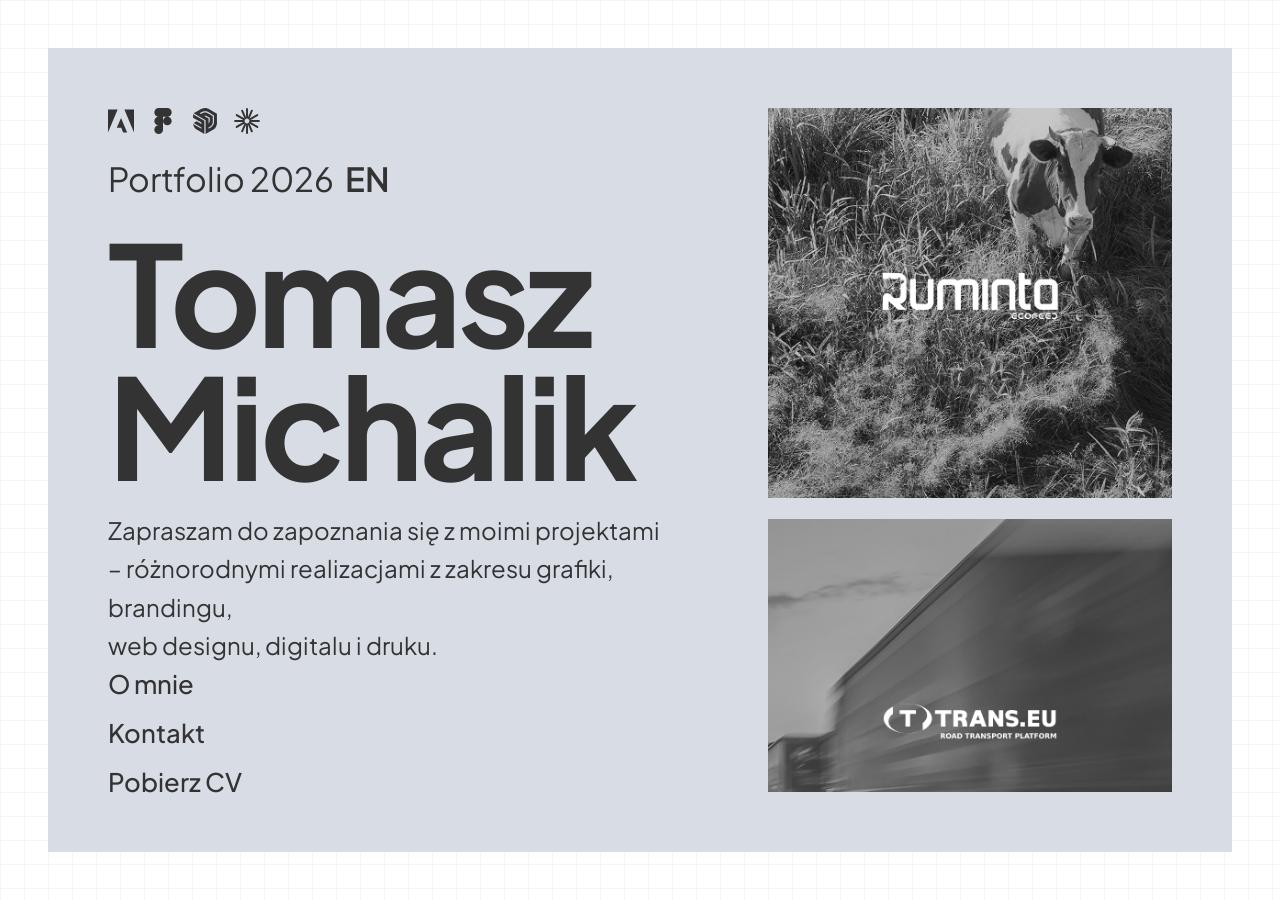
==== commit 579ce979: "malamut (miniatura + opis), logo #24, ukrycie vetamina - malamut: nowa miniatura, opis rozszerzony o" ====
--- a/index.html
+++ b/index.html
@@ -61,10 +61,6 @@
         <img src="images/eneon/miniatura.jpg" alt="eneon" loading="lazy">
         <div class="work__info"><h3>eneon</h3><p>Nowy projekt</p><span class="work__cta">Zobacz więcej <span class="arrow">→</span></span></div>
       </a>
-      <a class="work" href="praca.html?id=5">
-        <img src="images/vetamina/miniatura.jpg" alt="VetAnima" loading="lazy">
-        <div class="work__info"><h3>VetAnima</h3><p>Identyfikacja i opakowania</p><span class="work__cta">Zobacz więcej <span class="arrow">→</span></span></div>
-      </a>
       <a class="work" href="praca.html?id=6">
         <img src="images/logo/miniatura.jpg" alt="Logotypy" loading="lazy">
         <div class="work__info"><h3>Logotypy</h3><p>Projektowanie logo</p><span class="work__cta">Zobacz więcej <span class="arrow">→</span></span></div>
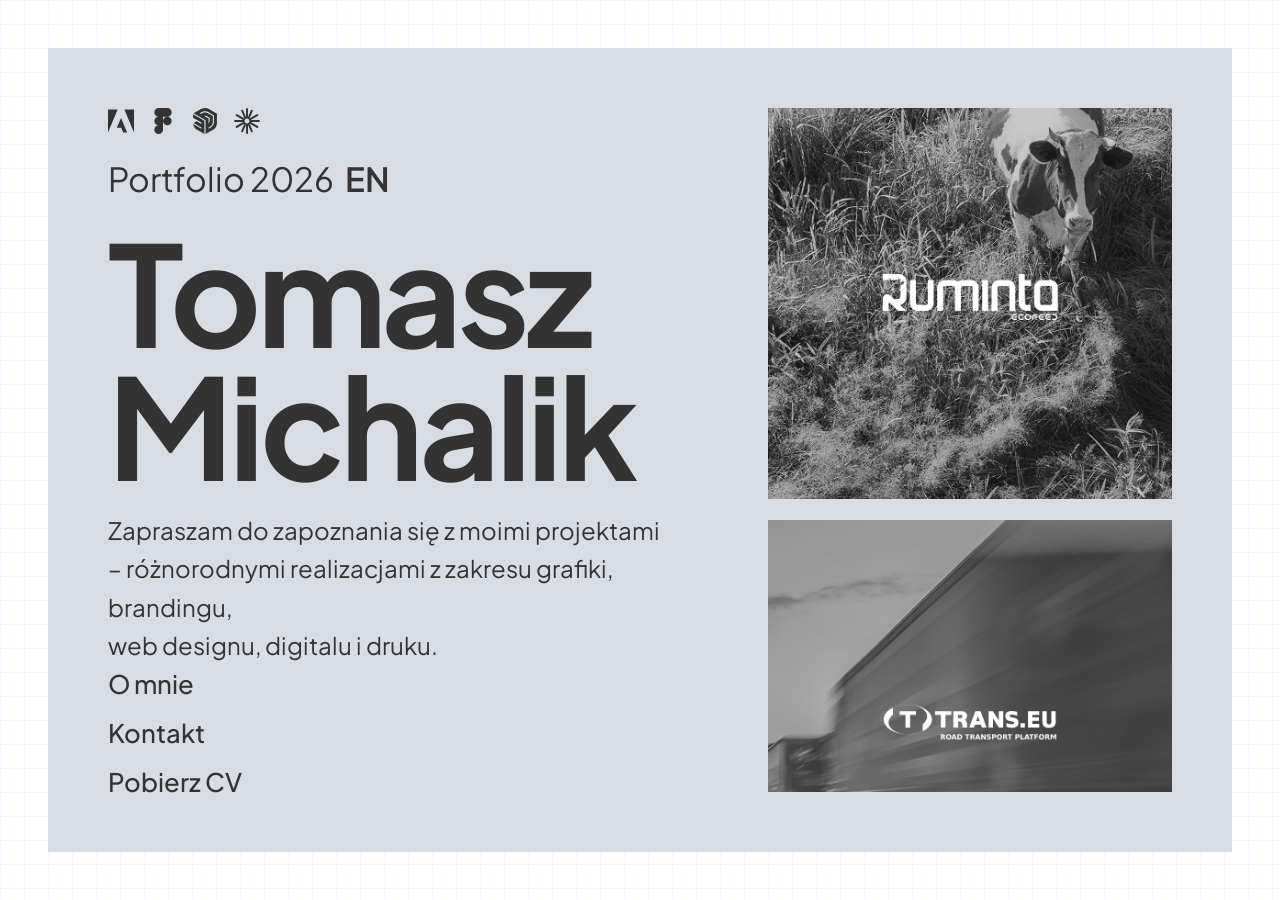
==== commit d79891eb: "Nowy projekt: podnośnik koszowy (BOCIEK); ukrycie eneon - podnośnik koszowy: układ jak salon masażu " ====
--- a/index.html
+++ b/index.html
@@ -57,9 +57,9 @@
         <img src="images/salon-masazu/miniatura.jpg" alt="salon masażu" loading="lazy">
         <div class="work__info"><h3>salon masażu</h3><p>Nowy projekt</p><span class="work__cta">Zobacz więcej <span class="arrow">→</span></span></div>
       </a>
-      <a class="work" href="praca.html?id=9">
-        <img src="images/eneon/miniatura.jpg" alt="eneon" loading="lazy">
-        <div class="work__info"><h3>eneon</h3><p>Nowy projekt</p><span class="work__cta">Zobacz więcej <span class="arrow">→</span></span></div>
+      <a class="work" href="praca.html?id=10">
+        <img src="images/podnosnik-koszowy/miniatura.jpg" alt="podnośnik koszowy" loading="lazy">
+        <div class="work__info"><h3>podnośnik koszowy</h3><p>Nowy projekt</p><span class="work__cta">Zobacz więcej <span class="arrow">→</span></span></div>
       </a>
       <a class="work" href="praca.html?id=6">
         <img src="images/logo/miniatura.jpg" alt="Logotypy" loading="lazy">
--- a/css/styles.css
+++ b/css/styles.css
@@ -652,6 +652,19 @@
 .proj-gallery--salon > :nth-child(4),
 .proj-gallery--salon > :nth-child(5) { grid-column: 2 / -1; height: auto; object-fit: contain; }   /* #4,#5 — szerokość jak #3, dociągnięte do prawej krawędzi */
 .proj-gallery--salon > :nth-child(6) { grid-column: 1; grid-row: 3; aspect-ratio: 1 / 1; height: auto; align-self: start; }   /* #7 — kafel w wielkości #2, pod #2 (lewa kolumna) */
+/* układ "podnosnik" — jak salon masażu: 3 małe kwadraty (lewa: #1,#2,#6), #3 duży, #4/#5 pełna szerokość */
+.proj-gallery--podnosnik {
+  grid-template-columns: repeat(3, 1fr);
+  grid-template-areas: none;
+  align-items: start;
+}
+.proj-gallery--podnosnik > img { object-fit: cover; }
+.proj-gallery--podnosnik > :nth-child(1) { grid-column: 1; grid-row: 1; aspect-ratio: 1 / 1; }   /* mały, lewo-góra */
+.proj-gallery--podnosnik > :nth-child(2) { grid-column: 1; grid-row: 2; aspect-ratio: 1 / 1; }   /* mały, lewo-środek */
+.proj-gallery--podnosnik > :nth-child(3) { grid-column: 2 / -1; grid-row: 1 / 3; align-self: stretch; }   /* duży, obok */
+.proj-gallery--podnosnik > :nth-child(4),
+.proj-gallery--podnosnik > :nth-child(5) { grid-column: 2 / -1; height: auto; object-fit: contain; }   /* pełna szerokość, dociągnięte do prawej */
+.proj-gallery--podnosnik > :nth-child(6) { grid-column: 1; grid-row: 3; aspect-ratio: 1 / 1; height: auto; align-self: start; }   /* mały, lewo-dół */
 .proj-gallery--pitd > img:nth-child(1)  { grid-area: p1;  }
 .proj-gallery--pitd > img:nth-child(2)  { grid-area: p2;  }
 .proj-gallery--pitd > img:nth-child(3)  { grid-area: p3;  }
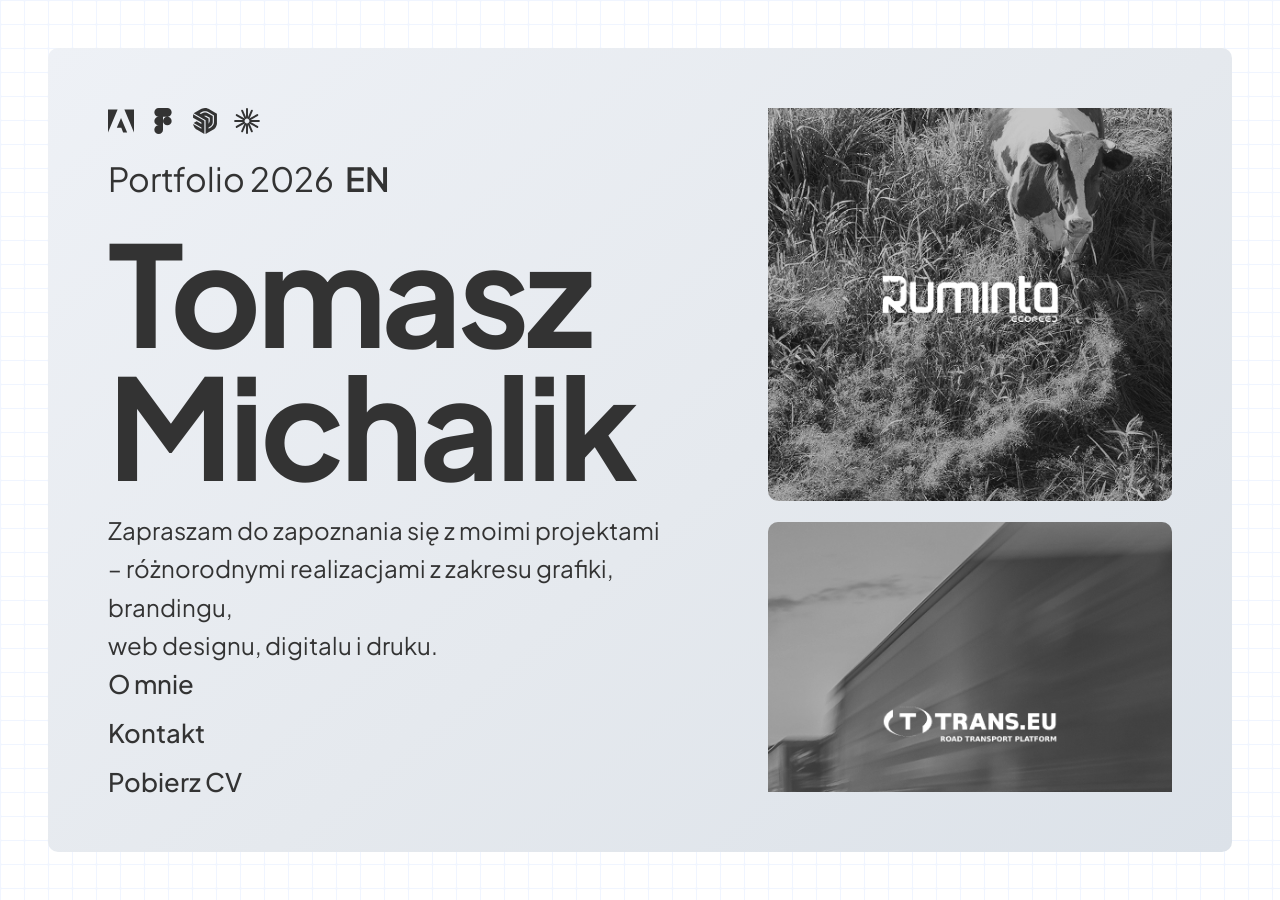
==== commit b8824f64: "Nowe CV + O mnie, zaokrąglenia, nowy kolor panelu z gradientem - CV zaktualizowane; O mnie: UI/UX, S" ====
--- a/index.html
+++ b/index.html
@@ -4,7 +4,7 @@
   <meta charset="utf-8">
   <meta name="viewport" content="width=device-width, initial-scale=1">
   <title>Tomasz Michalik — Portfolio 2026</title>
-  <meta name="description" content="Portfolio 2026 — Tomasz Michalik, projektant UI / UX. Wybrane prace, podejście i kontakt.">
+  <meta name="description" content="Portfolio 2026 — Tomasz Michalik, Graphic Designer. Kampanie, social media, branding, materiały sprzedażowe, targi i web design.">
   <link rel="icon" href="favicon.svg" type="image/svg+xml">
   <link rel="preconnect" href="https://fonts.googleapis.com">
   <link rel="preconnect" href="https://fonts.gstatic.com" crossorigin>
@@ -49,6 +49,10 @@
         <img src="images/pitd/miniatura.jpg" alt="PITD" loading="lazy">
         <div class="work__info"><h3>PITD</h3><p>Raporty i publikacje</p><span class="work__cta">Zobacz więcej <span class="arrow">→</span></span></div>
       </a>
+      <a class="work" href="praca.html?id=4">
+        <img src="images/gray-lama/miniatura.jpg" alt="Gray Lama" loading="lazy">
+        <div class="work__info"><h3>Gray Lama</h3><p>Wzornictwo produktowe</p><span class="work__cta">Zobacz więcej <span class="arrow">→</span></span></div>
+      </a>
       <a class="work" href="praca.html?id=7">
         <img src="images/malamut/miniatura.jpg" alt="malamut" loading="lazy">
         <div class="work__info"><h3>malamut</h3><p>Social media i film AI</p><span class="work__cta">Zobacz więcej <span class="arrow">→</span></span></div>
@@ -65,10 +69,6 @@
         <img src="images/logo/miniatura.jpg" alt="Logotypy" loading="lazy">
         <div class="work__info"><h3>Logotypy</h3><p>Projektowanie logo</p><span class="work__cta">Zobacz więcej <span class="arrow">→</span></span></div>
       </a>
-      <a class="work" href="https://portfolio-tomasz-michalik-2026.vercel.app/" target="_blank" rel="noopener">
-        <img src="images/ux.jpg" alt="UI / UX Design" loading="lazy">
-        <div class="work__info"><h3>UI / UX Design</h3><p>Portfolio produktowe</p><span class="work__cta">Zobacz portfolio <span class="arrow">→</span></span></div>
-      </a>
     </aside>
 
   </main>
--- a/css/styles.css
+++ b/css/styles.css
@@ -14,12 +14,12 @@
   --accent:    #333333;
   --accent-fg: #ffffff;
 
-  --green:     #D7DCE5;   /* kolor tła panelu strony głównej (dawniej zielony) */
+  --green:     #E5E9EE;   /* kolor tła panelu — jasny chłodny szary */
   --frame:     48px;      /* ramka dookoła hero */
 
   --maxw: 1180px;
   --gutter: clamp(20px, 5vw, 64px);
-  --radius: 0px;   /* surowy charakter — bez zaokrągleń */
+  --radius: 10px;   /* lekkie zaokrąglenia krawędzi */
 
   --font-body: "Plus Jakarta Sans", system-ui, -apple-system, "Segoe UI", Roboto, sans-serif;
   --font-head: "Plus Jakarta Sans", var(--font-body);
@@ -279,12 +279,13 @@
 }
 .home-frame {
   height: 100%;
-  background: var(--green);  /* zielony panel wewnątrz białej ramki */
+  background: linear-gradient(140deg, #EEF1F6 0%, #E5E9EE 55%, #DCE2E9 100%);  /* subtelny chłodny gradient */
   display: grid;
   grid-template-columns: 1fr clamp(340px, 38%, 560px);
   grid-template-rows: minmax(0, 1fr);   /* wiersz wypełnia panel → nav na dole, galeria scrolluje */
   gap: clamp(24px, 3vw, 56px);
   padding: 60px;            /* 60px od narożnika do treści */
+  border-radius: var(--radius);
 }
 
 /* lewa kolumna — blok tekstu u góry, nawigacja na dole */
@@ -340,6 +341,7 @@
   display: block; position: relative; flex: none; cursor: pointer;
   color: inherit; text-decoration: none;
   overflow: hidden; background: rgba(0,0,0,0.08);
+  border-radius: var(--radius);
   transition: transform 0.4s var(--ease), box-shadow 0.4s var(--ease);
 }
 .work img {
@@ -363,6 +365,7 @@
   display: inline-flex; align-items: center; gap: 8px;
   padding: 9px 16px; background: #fff; color: #333333;
   font-size: 0.85rem; font-weight: 700; letter-spacing: 0.01em;
+  border-radius: 8px;
 }
 .work__cta .arrow { transition: transform 0.3s var(--ease); }
 .work:hover .work__cta .arrow { transform: translateX(4px); }
@@ -402,9 +405,10 @@
   grid-template-rows: minmax(0, 1fr); gap: clamp(20px, 2.5vw, 48px);
 }
 .project-side {
-  background: var(--green); color: var(--fg);
+  background: linear-gradient(160deg, #EEF1F6 0%, #E5E9EE 55%, #DCE2E9 100%); color: var(--fg);
   padding: clamp(32px, 2.6vw, 48px);
   display: flex; flex-direction: column; min-height: 0; overflow: hidden;
+  border-radius: var(--radius);
 }
 .ps-projnav { display: flex; gap: 10px; margin-bottom: 22px; }
 .ps-home { font-size: clamp(16px, 1.5vw, 22px); font-weight: 500; position: relative; width: max-content; padding-bottom: 3px; }
@@ -563,12 +567,14 @@
 .proj-gallery img {
   width: 100%; height: 100%; object-fit: cover; display: block;
   background: var(--card); border: 1px solid var(--line);
+  border-radius: var(--radius);
 }
 /* box na film (np. malamut #4) — klip pod social media na szarym tle, bez przycinania */
 .proj-gallery .gal-video {
   width: 100%; height: 100%; position: relative; overflow: hidden;
   background: #d6d6d6; border: 1px solid var(--line);
   display: flex; align-items: center; justify-content: center;
+  border-radius: var(--radius);
 }
 .proj-gallery .gal-video video {
   width: 100%; height: 100%; object-fit: contain; display: block;
@@ -578,8 +584,8 @@
   color: #9a9a9a; font-weight: 500; letter-spacing: 2px; font-size: 14px;
 }
 /* układ "logo" — bento (23 kafle); kafel = ikona, po najechaniu zamienia się w logo */
-.proj-gallery--logo { grid-template-columns: repeat(3, 1fr); }
-.proj-gallery--logo > .logo-swap { position: relative; aspect-ratio: 1 / 1; background: #fff; border: 1px solid var(--line); overflow: hidden; }
+.proj-gallery--logo { grid-template-columns: repeat(4, 1fr); }
+.proj-gallery--logo > .logo-swap { position: relative; aspect-ratio: 1 / 1; background: #fff; border: 1px solid var(--line); overflow: hidden; border-radius: var(--radius); }
 .proj-gallery--logo > .logo-swap img {
   position: absolute; inset: 0; width: 100%; height: 100%; object-fit: contain;
   border: 0; background: transparent; padding: clamp(8px, 1vw, 18px);
@@ -649,9 +655,10 @@
 .proj-gallery--salon > :nth-child(1) { grid-column: 1; grid-row: 1; aspect-ratio: 1 / 1; }   /* #1 — mały, lewo-góra */
 .proj-gallery--salon > :nth-child(2) { grid-column: 1; grid-row: 2; aspect-ratio: 1 / 1; }   /* #2 — mały, lewo-dół */
 .proj-gallery--salon > :nth-child(3) { grid-column: 2 / -1; grid-row: 1 / 3; align-self: stretch; }   /* #3 — duży, obok (jak trans) */
-.proj-gallery--salon > :nth-child(4),
-.proj-gallery--salon > :nth-child(5) { grid-column: 2 / -1; height: auto; object-fit: contain; }   /* #4,#5 — szerokość jak #3, dociągnięte do prawej krawędzi */
-.proj-gallery--salon > :nth-child(6) { grid-column: 1; grid-row: 3; aspect-ratio: 1 / 1; height: auto; align-self: start; }   /* #7 — kafel w wielkości #2, pod #2 (lewa kolumna) */
+.proj-gallery--salon > :nth-child(4) { grid-column: 2 / -1; grid-row: 3 / span 3; height: auto; object-fit: contain; align-self: start; }   /* #4 — pełna szerokość (rozpięte na 3 wiersze, by lewe kwadraty stały ciasno) */
+.proj-gallery--salon > :nth-child(5) { grid-column: 2 / -1; grid-row: 6 / span 3; height: auto; object-fit: contain; align-self: start; }   /* #5 — pełna szerokość */
+.proj-gallery--salon > :nth-child(6) { grid-column: 1; grid-row: 3; aspect-ratio: 1 / 1; height: auto; align-self: start; }   /* #7 ulotki — lewo, rząd 3 */
+.proj-gallery--salon > :nth-child(7) { grid-column: 1; grid-row: 4; aspect-ratio: 1 / 1; height: auto; align-self: start; }   /* #6 karta — pod ulotkami, rząd 4 */
 /* układ "podnosnik" — jak salon masażu: 3 małe kwadraty (lewa: #1,#2,#6), #3 duży, #4/#5 pełna szerokość */
 .proj-gallery--podnosnik {
   grid-template-columns: repeat(3, 1fr);
@@ -662,9 +669,8 @@
 .proj-gallery--podnosnik > :nth-child(1) { grid-column: 1; grid-row: 1; aspect-ratio: 1 / 1; }   /* mały, lewo-góra */
 .proj-gallery--podnosnik > :nth-child(2) { grid-column: 1; grid-row: 2; aspect-ratio: 1 / 1; }   /* mały, lewo-środek */
 .proj-gallery--podnosnik > :nth-child(3) { grid-column: 2 / -1; grid-row: 1 / 3; align-self: stretch; }   /* duży, obok */
-.proj-gallery--podnosnik > :nth-child(4),
-.proj-gallery--podnosnik > :nth-child(5) { grid-column: 2 / -1; height: auto; object-fit: contain; }   /* pełna szerokość, dociągnięte do prawej */
-.proj-gallery--podnosnik > :nth-child(6) { grid-column: 1; grid-row: 3; aspect-ratio: 1 / 1; height: auto; align-self: start; }   /* mały, lewo-dół */
+.proj-gallery--podnosnik > :nth-child(4) { grid-column: 2 / -1; height: auto; object-fit: contain; }   /* #4 — pełna szerokość, dociągnięte do prawej */
+.proj-gallery--podnosnik > :nth-child(5) { grid-column: 1; grid-row: 3; aspect-ratio: 1 / 1; height: auto; align-self: start; }   /* #5 — mały kwadrat, lewo-dół */
 .proj-gallery--pitd > img:nth-child(1)  { grid-area: p1;  }
 .proj-gallery--pitd > img:nth-child(2)  { grid-area: p2;  }
 .proj-gallery--pitd > img:nth-child(3)  { grid-area: p3;  }
@@ -724,7 +730,7 @@
 .ab-topnav a::after { content: ""; position: absolute; left: 0; bottom: 0; height: 2px; width: 0; background: var(--fg); transition: width 0.3s var(--ease); }
 .ab-topnav a:hover::after { width: 100%; }
 /* przycisk Home (piktogram domku w kwadracie, czarno-biały) — podstrony */
-.home-btn, .ps-projnav a { display: inline-grid; place-items: center; width: 46px; height: 46px; background: #333; color: var(--green); transition: background 0.25s var(--ease); }
+.home-btn, .ps-projnav a { display: inline-grid; place-items: center; width: 46px; height: 46px; background: #333; color: var(--green); border-radius: var(--radius); transition: background 0.25s var(--ease); }
 .home-btn:hover, .ps-projnav a:hover { background: #fff; }
 .home-btn svg, .ps-projnav a svg { width: 22px; height: 22px; }
 .home-btn { margin-bottom: 22px; }
@@ -733,22 +739,22 @@
 .ps-top .home-btn, .ps-top .ps-projnav { margin-bottom: 0; }
 .ab-name { font-family: var(--font-head); font-weight: 700; font-size: clamp(2.2rem, 4vw, 3.4rem); line-height: 0.98; letter-spacing: -0.02em; }
 .ab-tags { display: flex; flex-wrap: wrap; gap: 8px; margin-top: 24px; }
-.ab-tags li { padding: 7px 14px; border: 1px solid rgba(0,0,0,0.22); font-size: 0.85rem; font-weight: 500; }
+.ab-tags li { padding: 7px 14px; border: 1px solid rgba(0,0,0,0.22); font-size: 0.85rem; font-weight: 500; border-radius: 8px; }
 .ab-facts { display: grid; grid-template-columns: repeat(auto-fit, minmax(120px, 1fr)); gap: 22px; margin-top: auto; padding-top: clamp(28px, 4vh, 48px); }
 .ab-facts .num { font-family: var(--font-head); font-size: clamp(1.8rem, 3vw, 2.6rem); font-weight: 700; line-height: 1; }
 .ab-facts .lbl { font-size: 0.85rem; opacity: 0.78; margin-top: 5px; }
-.about-photo { max-width: 640px; overflow: hidden; background: var(--card); border: 1px solid var(--line); margin-bottom: clamp(22px, 3vw, 40px); }
+.about-photo { max-width: 640px; overflow: hidden; background: var(--card); border: 1px solid var(--line); margin-bottom: clamp(22px, 3vw, 40px); border-radius: var(--radius); }
 .about-photo img { width: 100%; height: auto; display: block; }   /* oryginalny kadr — bez przycięcia */
 /* zdjęcie równo z górą szarego panelu (bez górnego paddingu treści) */
 body.about .pc-inner { padding-top: 0; }
 .about-desc { max-width: 60ch; }
-.about-desc .lead { font-size: clamp(1.05rem, 1.6vw, 1.35rem); }
+.about-desc .lead { font-size: clamp(1.05rem, 1.6vw, 1.35rem); color: var(--fg); }
 .about-desc p + p { margin-top: 16px; }
 
 /* Strona Kontakt — lista kontaktowa w zielonym panelu */
 .contact-list { display: flex; flex-direction: column; gap: 12px; margin-top: 28px; }
 .contact-list a { display: inline-flex; align-items: center; gap: 10px; font-size: clamp(1.05rem, 1.5vw, 1.3rem); font-weight: 600; position: relative; width: max-content; padding-bottom: 2px; }
-.contact-list a svg { width: 24px; height: 24px; flex-shrink: 0; padding: 6px; box-sizing: border-box; background: #333; color: var(--green); }
+.contact-list a svg { width: 24px; height: 24px; flex-shrink: 0; padding: 6px; box-sizing: border-box; background: #333; color: var(--green); border-radius: 7px; }
 .contact-list a::after { content: ""; position: absolute; left: 0; bottom: 0; height: 2px; width: 0; background: var(--fg); transition: width 0.3s var(--ease); }
 .contact-list a:hover::after { width: 100%; }
 .contact-note { margin-top: auto; padding-top: clamp(28px, 4vh, 48px); font-size: 0.9rem; opacity: 0.75; max-width: 36ch; }
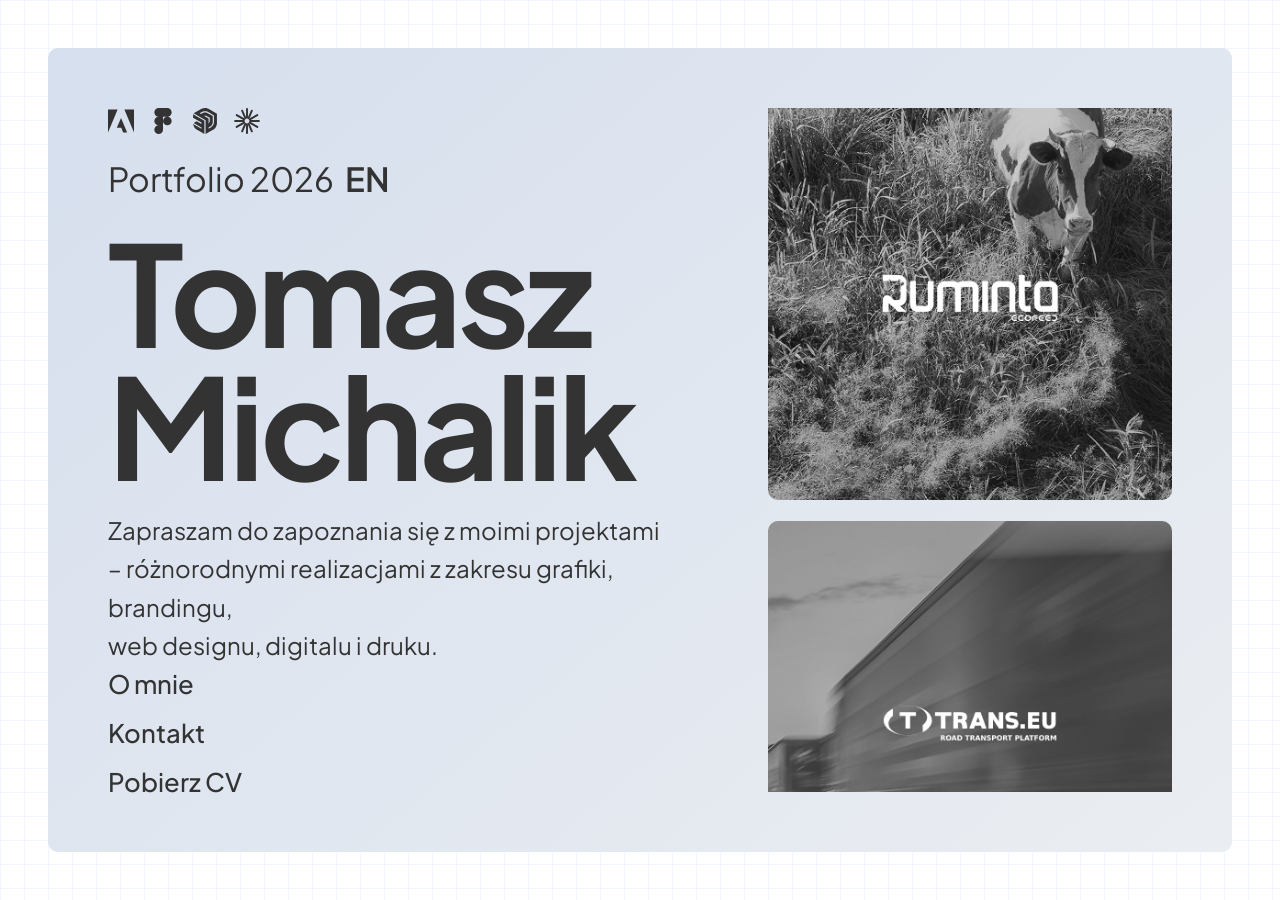
==== commit a8f22e6b: "Analityka: Vercel Web Analytics na wszystkich podstronach Co-Authored-By: Claude Opus 4.8 <noreply@a" ====
--- a/index.html
+++ b/index.html
@@ -74,5 +74,6 @@
   </main>
 
   <script src="js/main.js"></script>
+  <script defer src="/_vercel/insights/script.js"></script>
 </body>
 </html>
--- a/css/styles.css
+++ b/css/styles.css
@@ -279,7 +279,7 @@
 }
 .home-frame {
   height: 100%;
-  background: linear-gradient(140deg, #EEF1F6 0%, #E5E9EE 55%, #DCE2E9 100%);  /* subtelny chłodny gradient */
+  background: linear-gradient(140deg, #D6DFEE 0%, #E1E7F0 55%, #EAEDF1 100%);  /* subtelny gradient: od lekkiego niebieskiego do szarego */
   display: grid;
   grid-template-columns: 1fr clamp(340px, 38%, 560px);
   grid-template-rows: minmax(0, 1fr);   /* wiersz wypełnia panel → nav na dole, galeria scrolluje */
@@ -405,7 +405,7 @@
   grid-template-rows: minmax(0, 1fr); gap: clamp(20px, 2.5vw, 48px);
 }
 .project-side {
-  background: linear-gradient(160deg, #EEF1F6 0%, #E5E9EE 55%, #DCE2E9 100%); color: var(--fg);
+  background: linear-gradient(160deg, #D6DFEE 0%, #E1E7F0 55%, #EAEDF1 100%); color: var(--fg);
   padding: clamp(32px, 2.6vw, 48px);
   display: flex; flex-direction: column; min-height: 0; overflow: hidden;
   border-radius: var(--radius);
@@ -535,8 +535,10 @@
     "p8  p9  p9"
     "p10 p10 p11"
     "p10 p10 p12"
-    "p13 p13 p14"
-    "p13 p13 p15";
+    "p14 p13 p13"
+    "p15 p13 p13"
+    "p16 p16 p17"
+    "p16 p16 p18";
 }
 /* układ "graylama" — 15 grafik */
 .proj-gallery--graylama {
@@ -686,6 +688,9 @@
 .proj-gallery--pitd > img:nth-child(13) { grid-area: p13; }
 .proj-gallery--pitd > img:nth-child(14) { grid-area: p14; }
 .proj-gallery--pitd > img:nth-child(15) { grid-area: p15; }
+.proj-gallery--pitd > img:nth-child(16) { grid-area: p16; }
+.proj-gallery--pitd > img:nth-child(17) { grid-area: p17; }
+.proj-gallery--pitd > img:nth-child(18) { grid-area: p18; }
 .proj-gallery--graylama > img:nth-child(1)  { grid-area: l1;  }
 .proj-gallery--graylama > img:nth-child(2)  { grid-area: l2;  }
 .proj-gallery--graylama > img:nth-child(3)  { grid-area: l3;  }
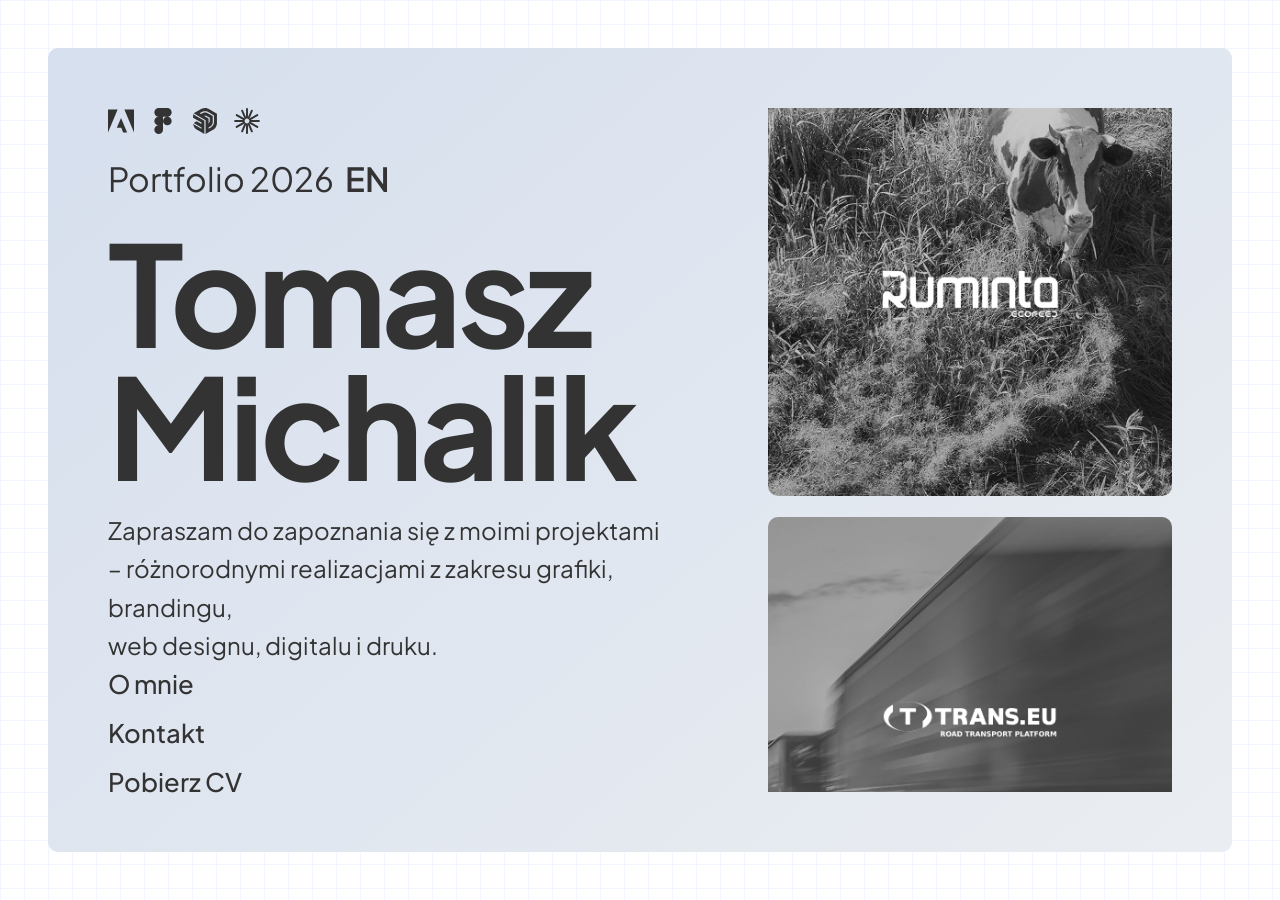
==== commit 0d1989b1: "Ladne adresy projektow /praca-<id> (analityka klikniec per projekt) - vercel.json: rewrite /praca-<i" ====
--- a/index.html
+++ b/index.html
@@ -37,35 +37,35 @@
 
     <!-- PRAWA KOLUMNA: pionowa galeria prac (scroll wewnątrz kolumny) -->
     <aside class="hero-gallery" aria-label="Wybrane prace">
-      <a class="work" href="praca.html?id=1">
+      <a class="work" href="praca-1">
         <img src="images/ruminta/miniatura.jpg" alt="ruminta" loading="lazy">
         <div class="work__info"><h3>ruminta</h3><p>Identyfikacja wizualna</p><span class="work__cta">Zobacz więcej <span class="arrow">→</span></span></div>
       </a>
-      <a class="work" href="praca.html?id=2">
+      <a class="work" href="praca-2">
         <img src="images/trans/miniatura.jpg" alt="trans" loading="lazy">
         <div class="work__info"><h3>trans</h3><p>Materiały targowe i DTP</p><span class="work__cta">Zobacz więcej <span class="arrow">→</span></span></div>
       </a>
-      <a class="work" href="praca.html?id=3">
+      <a class="work" href="praca-3">
         <img src="images/pitd/miniatura.jpg" alt="PITD" loading="lazy">
         <div class="work__info"><h3>PITD</h3><p>Raporty i publikacje</p><span class="work__cta">Zobacz więcej <span class="arrow">→</span></span></div>
       </a>
-      <a class="work" href="praca.html?id=4">
+      <a class="work" href="praca-4">
         <img src="images/gray-lama/miniatura.jpg" alt="Gray Lama" loading="lazy">
         <div class="work__info"><h3>Gray Lama</h3><p>Wzornictwo produktowe</p><span class="work__cta">Zobacz więcej <span class="arrow">→</span></span></div>
       </a>
-      <a class="work" href="praca.html?id=7">
+      <a class="work" href="praca-7">
         <img src="images/malamut/miniatura.jpg" alt="malamut" loading="lazy">
         <div class="work__info"><h3>malamut</h3><p>Social media i film AI</p><span class="work__cta">Zobacz więcej <span class="arrow">→</span></span></div>
       </a>
-      <a class="work" href="praca.html?id=8">
+      <a class="work" href="praca-8">
         <img src="images/salon-masazu/miniatura.jpg" alt="salon masażu" loading="lazy">
         <div class="work__info"><h3>salon masażu</h3><p>Nowy projekt</p><span class="work__cta">Zobacz więcej <span class="arrow">→</span></span></div>
       </a>
-      <a class="work" href="praca.html?id=10">
+      <a class="work" href="praca-10">
         <img src="images/podnosnik-koszowy/miniatura.jpg" alt="podnośnik koszowy" loading="lazy">
         <div class="work__info"><h3>podnośnik koszowy</h3><p>Nowy projekt</p><span class="work__cta">Zobacz więcej <span class="arrow">→</span></span></div>
       </a>
-      <a class="work" href="praca.html?id=6">
+      <a class="work" href="praca-6">
         <img src="images/logo/miniatura.jpg" alt="Logotypy" loading="lazy">
         <div class="work__info"><h3>Logotypy</h3><p>Projektowanie logo</p><span class="work__cta">Zobacz więcej <span class="arrow">→</span></span></div>
       </a>
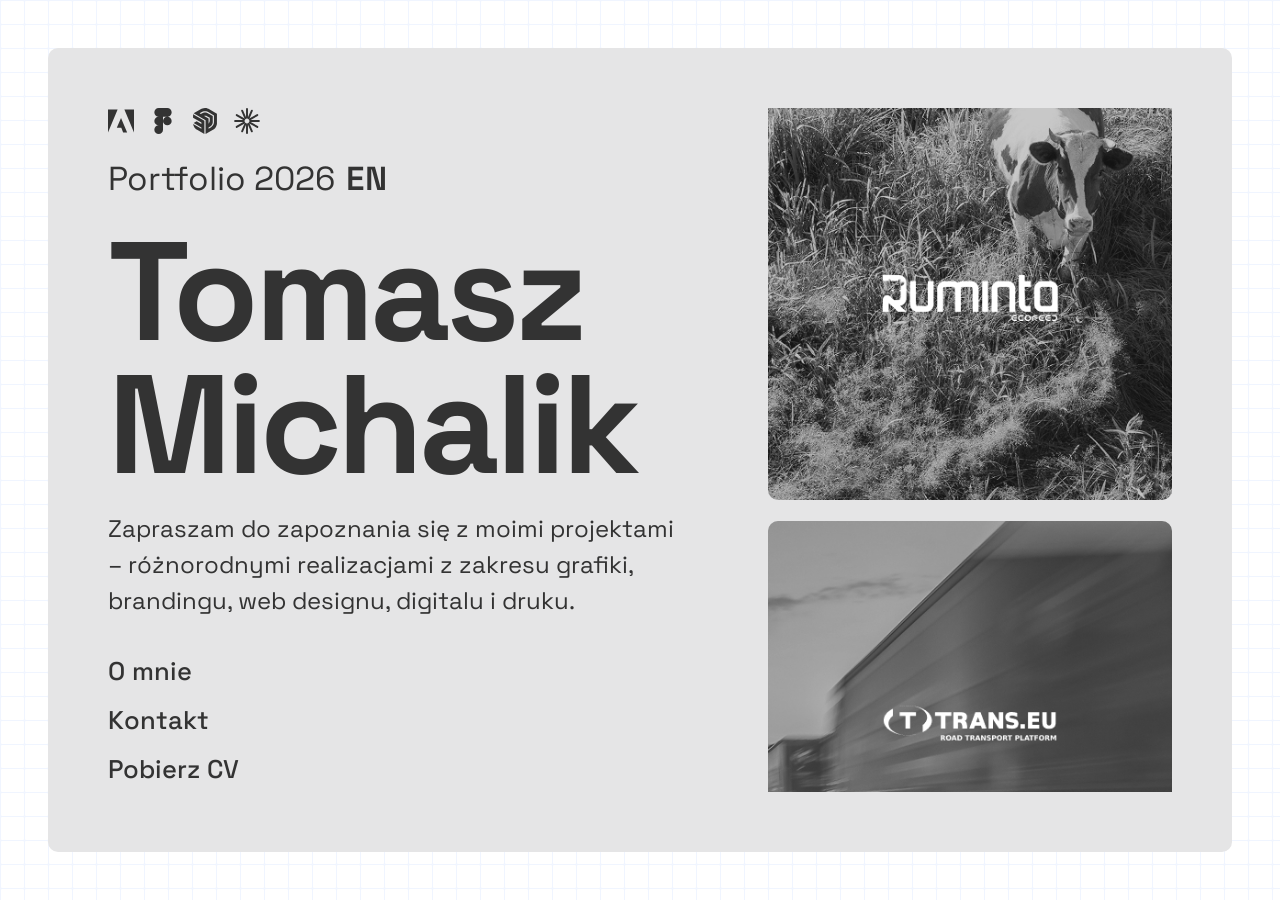
==== commit 0259cba9: "Typografia i tlo spojne z portfolio UI/UX + PRD v2.2 - font: Plus Jakarta Sans -> Space Grotesk (lin" ====
--- a/index.html
+++ b/index.html
@@ -8,7 +8,7 @@
   <link rel="icon" href="favicon.svg" type="image/svg+xml">
   <link rel="preconnect" href="https://fonts.googleapis.com">
   <link rel="preconnect" href="https://fonts.gstatic.com" crossorigin>
-  <link href="https://fonts.googleapis.com/css2?family=Plus+Jakarta+Sans:wght@300;400;500;600;700;800&display=swap" rel="stylesheet">
+  <link href="https://fonts.googleapis.com/css2?family=Space+Grotesk:wght@300;400;500;600;700&display=swap" rel="stylesheet">
   <link rel="stylesheet" href="css/styles.css">
 </head>
 <body class="home">
@@ -26,7 +26,7 @@
         </div>
         <a class="hero-eyebrow hero-lang" href="index-en.html" aria-label="Switch to English version">Portfolio 2026 <span class="lang">EN</span></a>
         <h1 class="hero-name">Tomasz<br>Michalik</h1>
-        <p class="hero-role">Zapraszam do zapoznania się z moimi projektami<br>– różnorodnymi realizacjami z zakresu grafiki, brandingu,<br>web designu, digitalu i druku.</p>
+        <p class="hero-role">Zapraszam do zapoznania się z moimi projektami<br>– różnorodnymi realizacjami z zakresu grafiki,<br>brandingu, web designu, digitalu i druku.</p>
       </div>
       <nav class="hero-nav" aria-label="Nawigacja">
         <a href="o-mnie.html">O mnie</a>
--- a/css/styles.css
+++ b/css/styles.css
@@ -14,15 +14,15 @@
   --accent:    #333333;
   --accent-fg: #ffffff;
 
-  --green:     #E5E9EE;   /* kolor tła panelu — jasny chłodny szary */
+  --green:     #E5E5E6;   /* kolor tła panelu — płaski jasny szary (jak w portfolio UI/UX) */
   --frame:     48px;      /* ramka dookoła hero */
 
   --maxw: 1180px;
   --gutter: clamp(20px, 5vw, 64px);
   --radius: 10px;   /* lekkie zaokrąglenia krawędzi */
 
-  --font-body: "Plus Jakarta Sans", system-ui, -apple-system, "Segoe UI", Roboto, sans-serif;
-  --font-head: "Plus Jakarta Sans", var(--font-body);
+  --font-body: "Space Grotesk", system-ui, -apple-system, "Segoe UI", Roboto, sans-serif;
+  --font-head: "Space Grotesk", var(--font-body);
 
   --ease: cubic-bezier(0.22, 1, 0.36, 1);
   --dur: 0.6s;
@@ -279,7 +279,7 @@
 }
 .home-frame {
   height: 100%;
-  background: linear-gradient(140deg, #D6DFEE 0%, #E1E7F0 55%, #EAEDF1 100%);  /* subtelny gradient: od lekkiego niebieskiego do szarego */
+  background: var(--green);  /* płaskie tło (jak w portfolio UI/UX) */
   display: grid;
   grid-template-columns: 1fr clamp(340px, 38%, 560px);
   grid-template-rows: minmax(0, 1fr);   /* wiersz wypełnia panel → nav na dole, galeria scrolluje */
@@ -313,7 +313,7 @@
   font-size: clamp(3.4rem, 11vw, 140px); line-height: 0.95; letter-spacing: -0.03em;
   margin: 0.1em 0 0.14em;
 }
-.hero-role { font-size: 24px; font-weight: 400; }
+.hero-role { font-size: clamp(17px, 1.9vw, 24px); font-weight: 400; line-height: 1.5; }
 .hero-nav { display: flex; flex-direction: column; gap: 6px; align-self: end; }
 .hero-nav a {
   width: max-content; font-size: clamp(1.2rem, 2.2vw, 1.6rem); font-weight: 500;
@@ -405,7 +405,7 @@
   grid-template-rows: minmax(0, 1fr); gap: clamp(20px, 2.5vw, 48px);
 }
 .project-side {
-  background: linear-gradient(160deg, #D6DFEE 0%, #E1E7F0 55%, #EAEDF1 100%); color: var(--fg);
+  background: var(--green); color: var(--fg);
   padding: clamp(32px, 2.6vw, 48px);
   display: flex; flex-direction: column; min-height: 0; overflow: hidden;
   border-radius: var(--radius);
